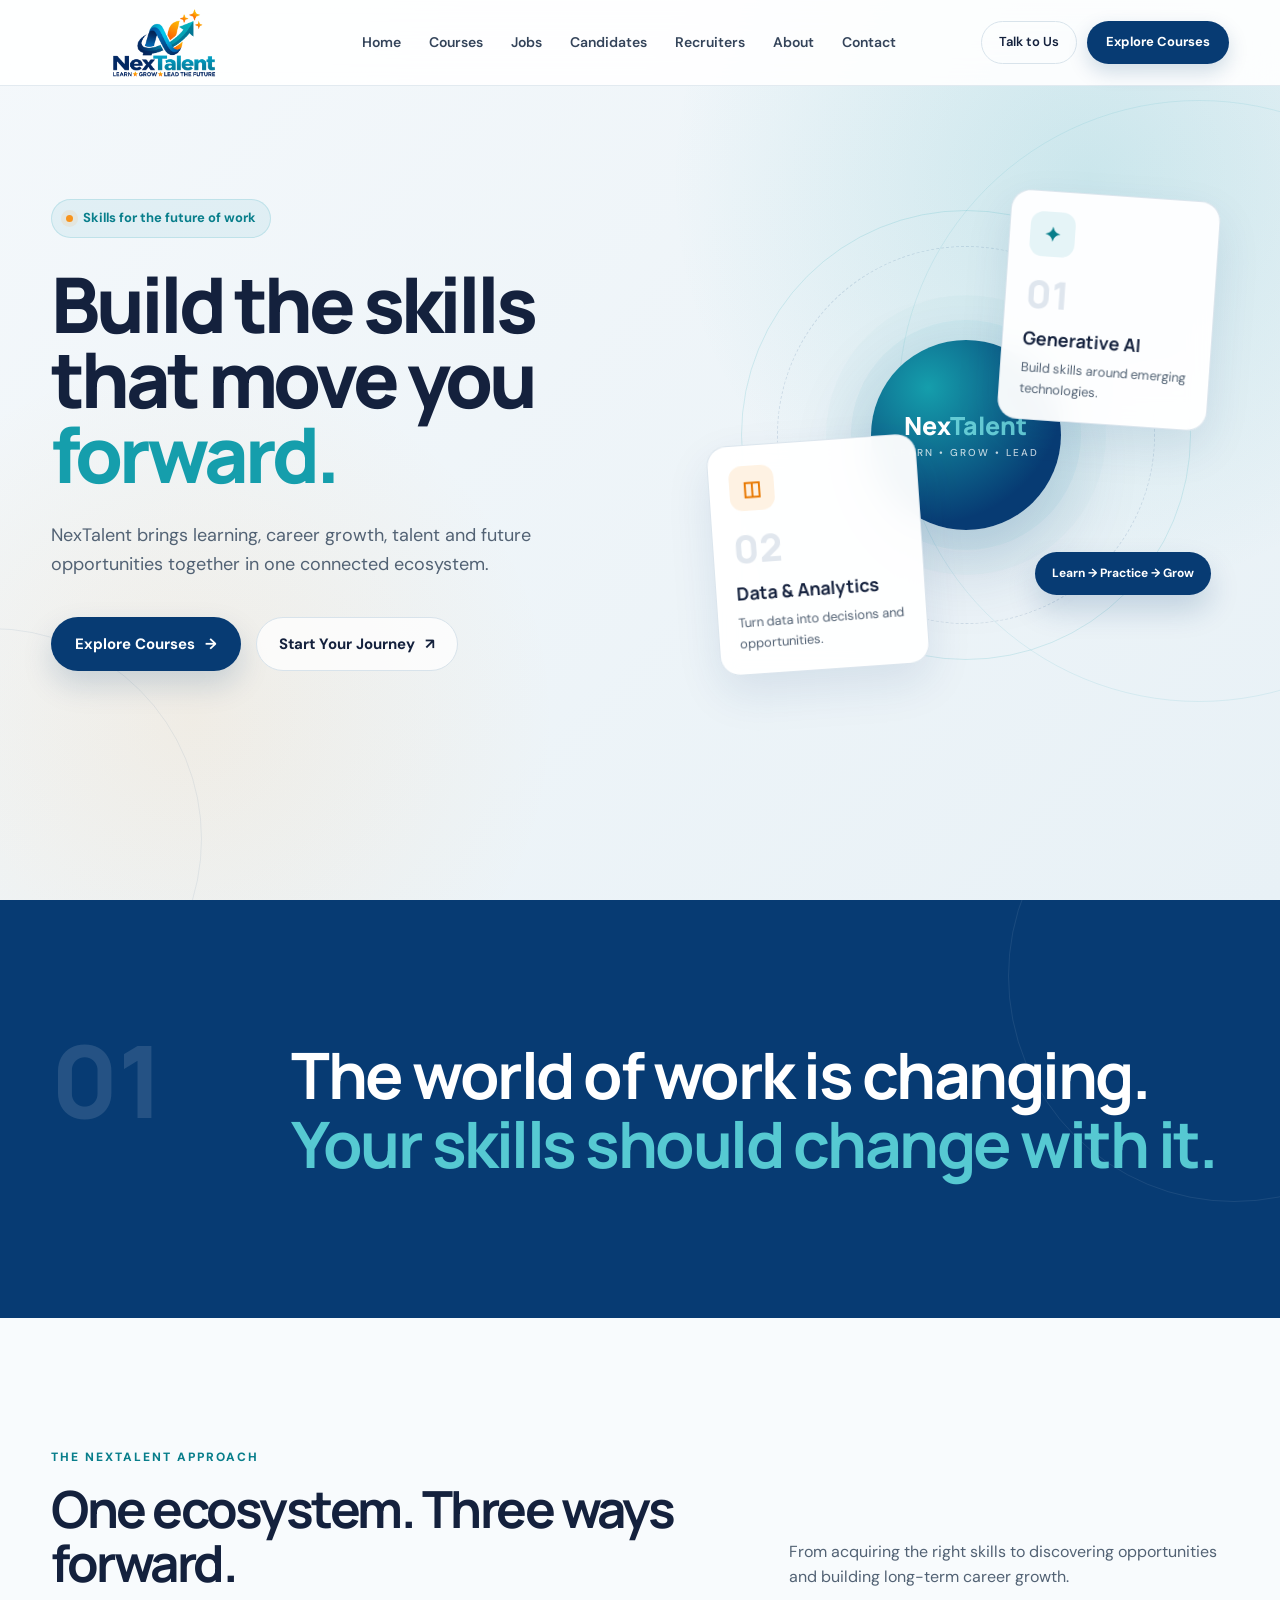
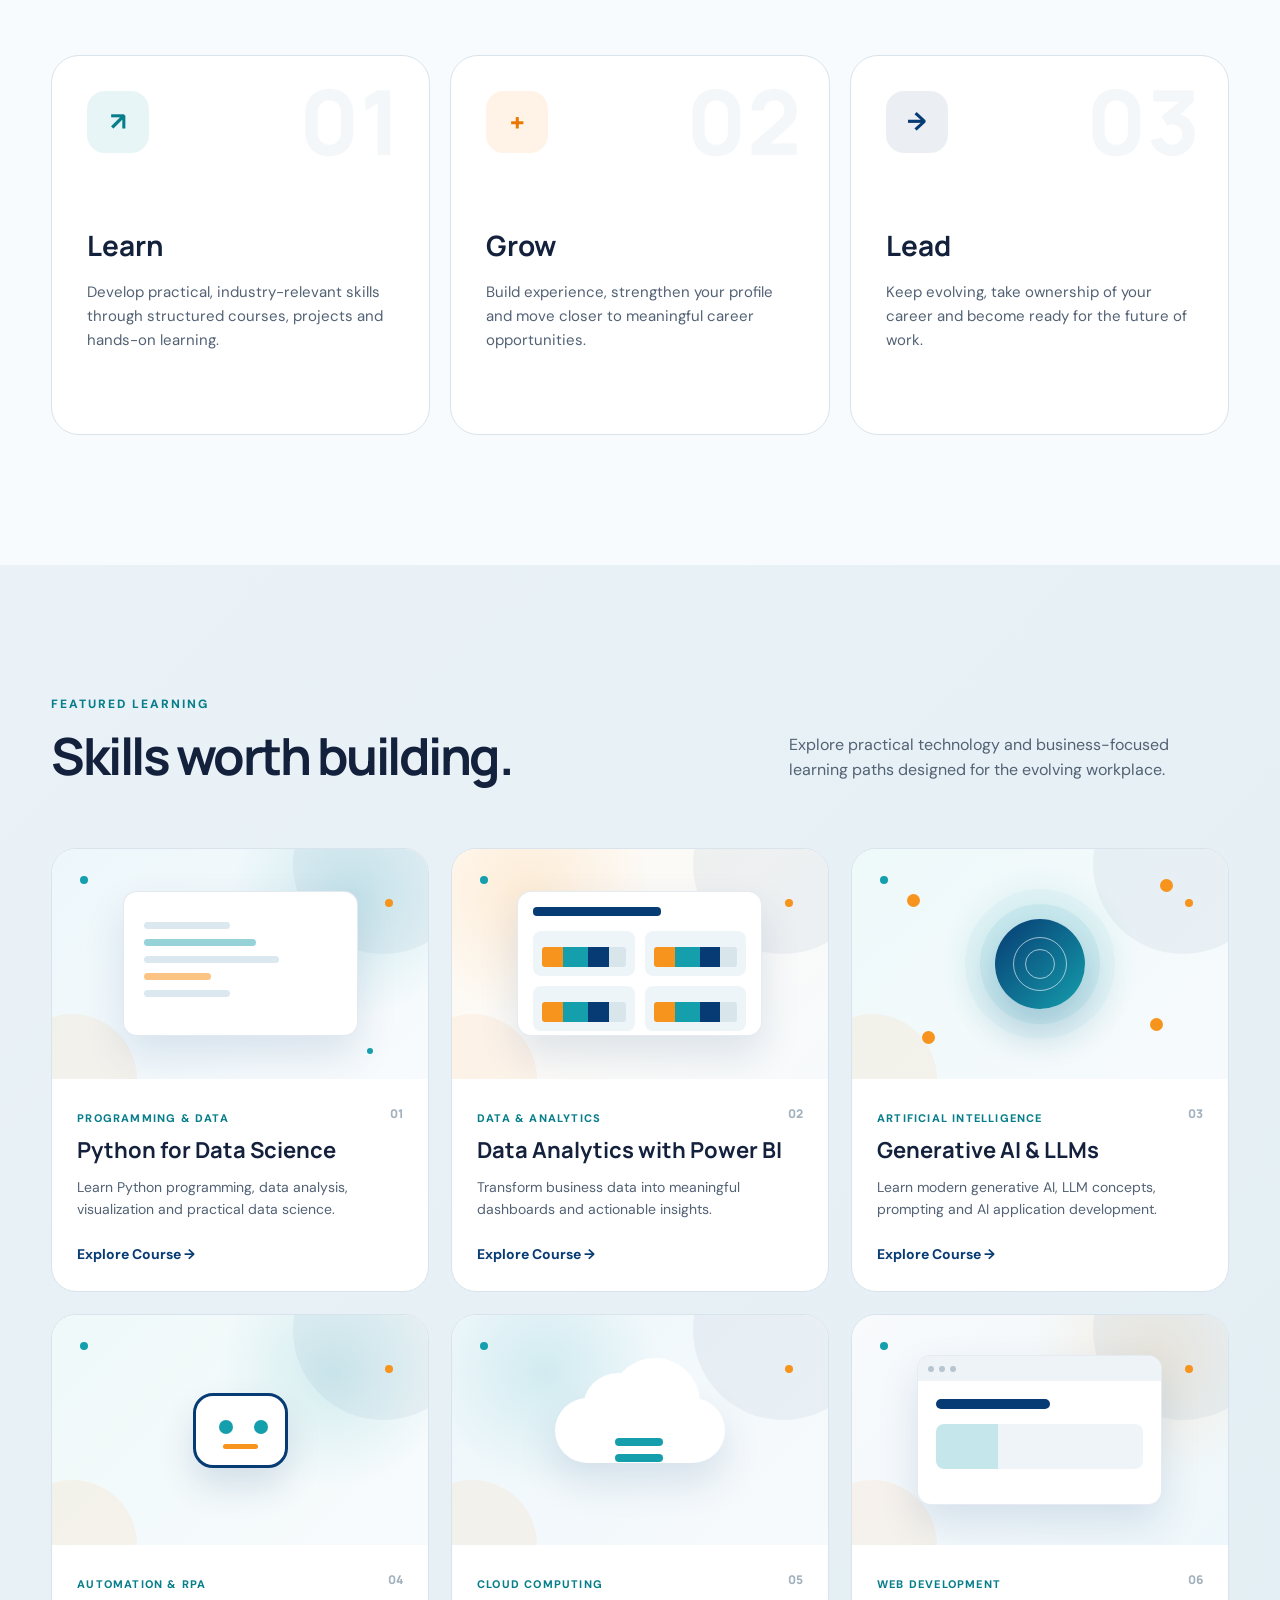
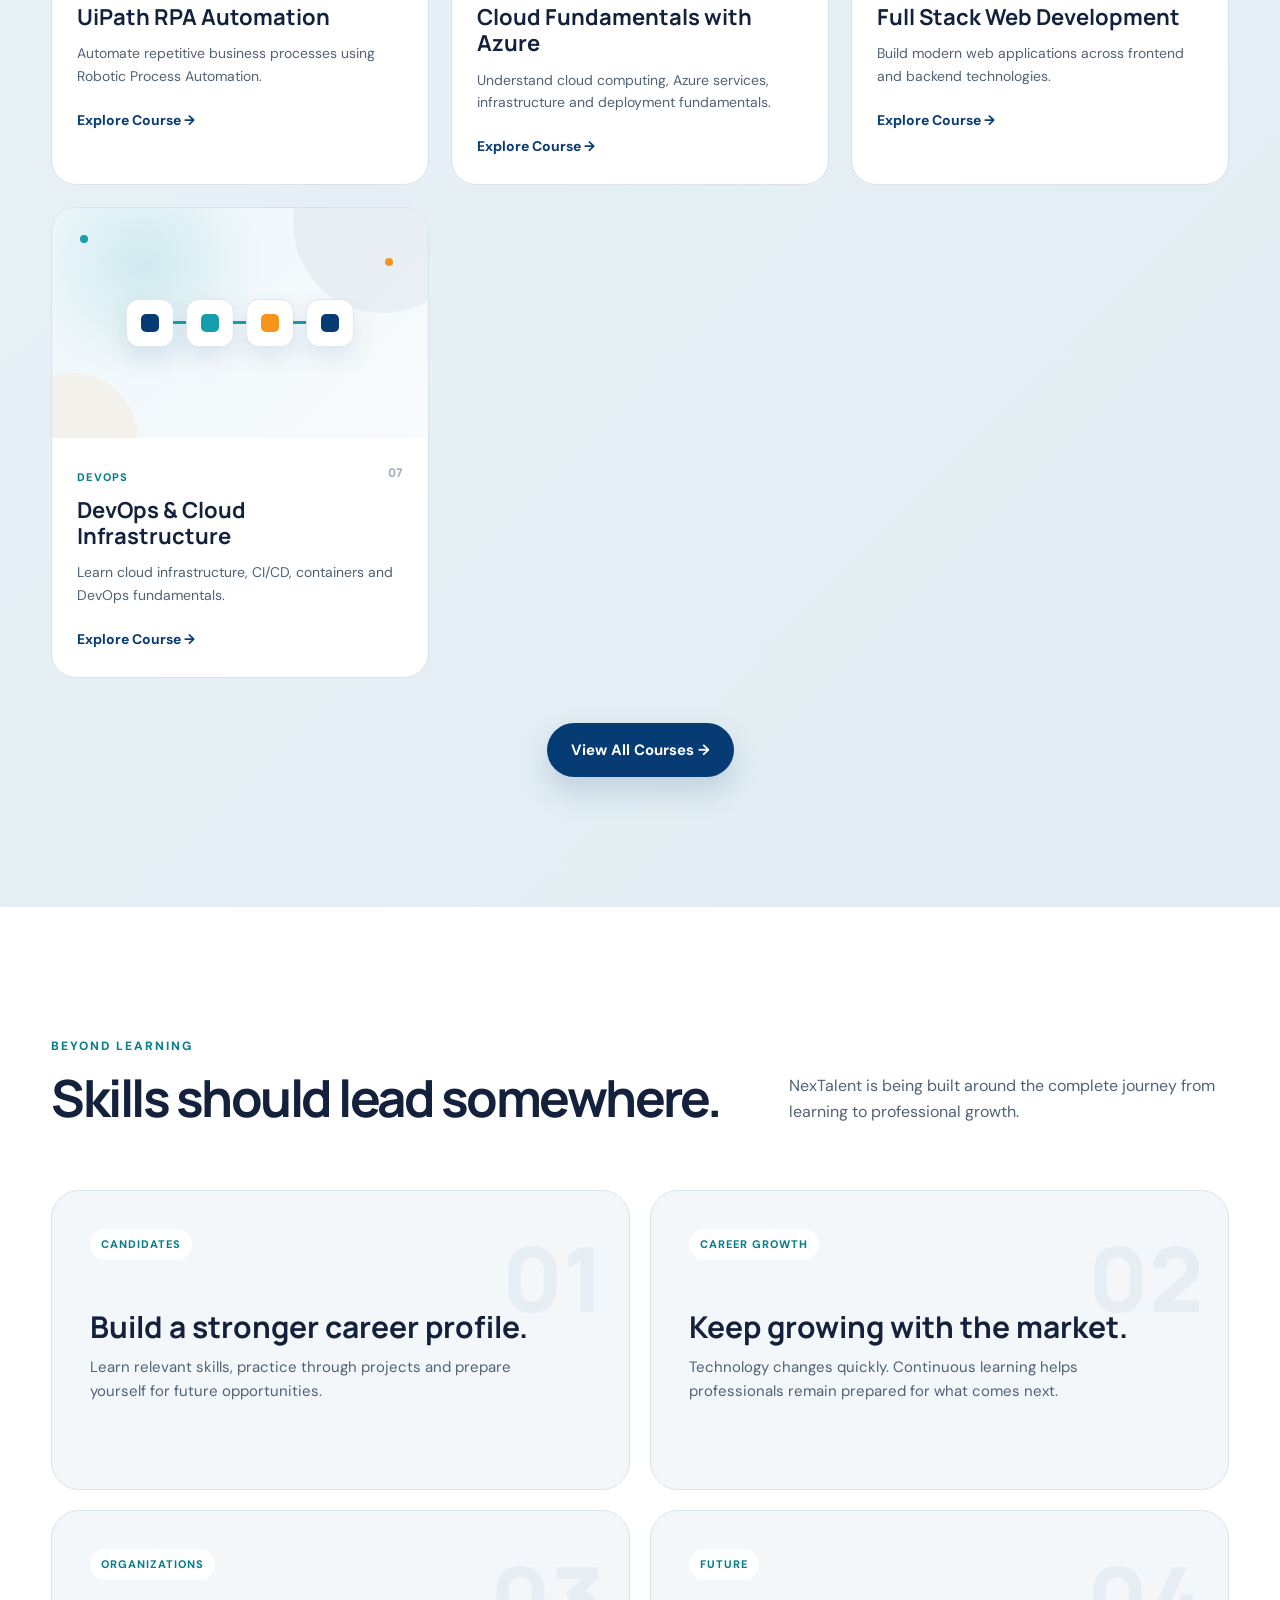
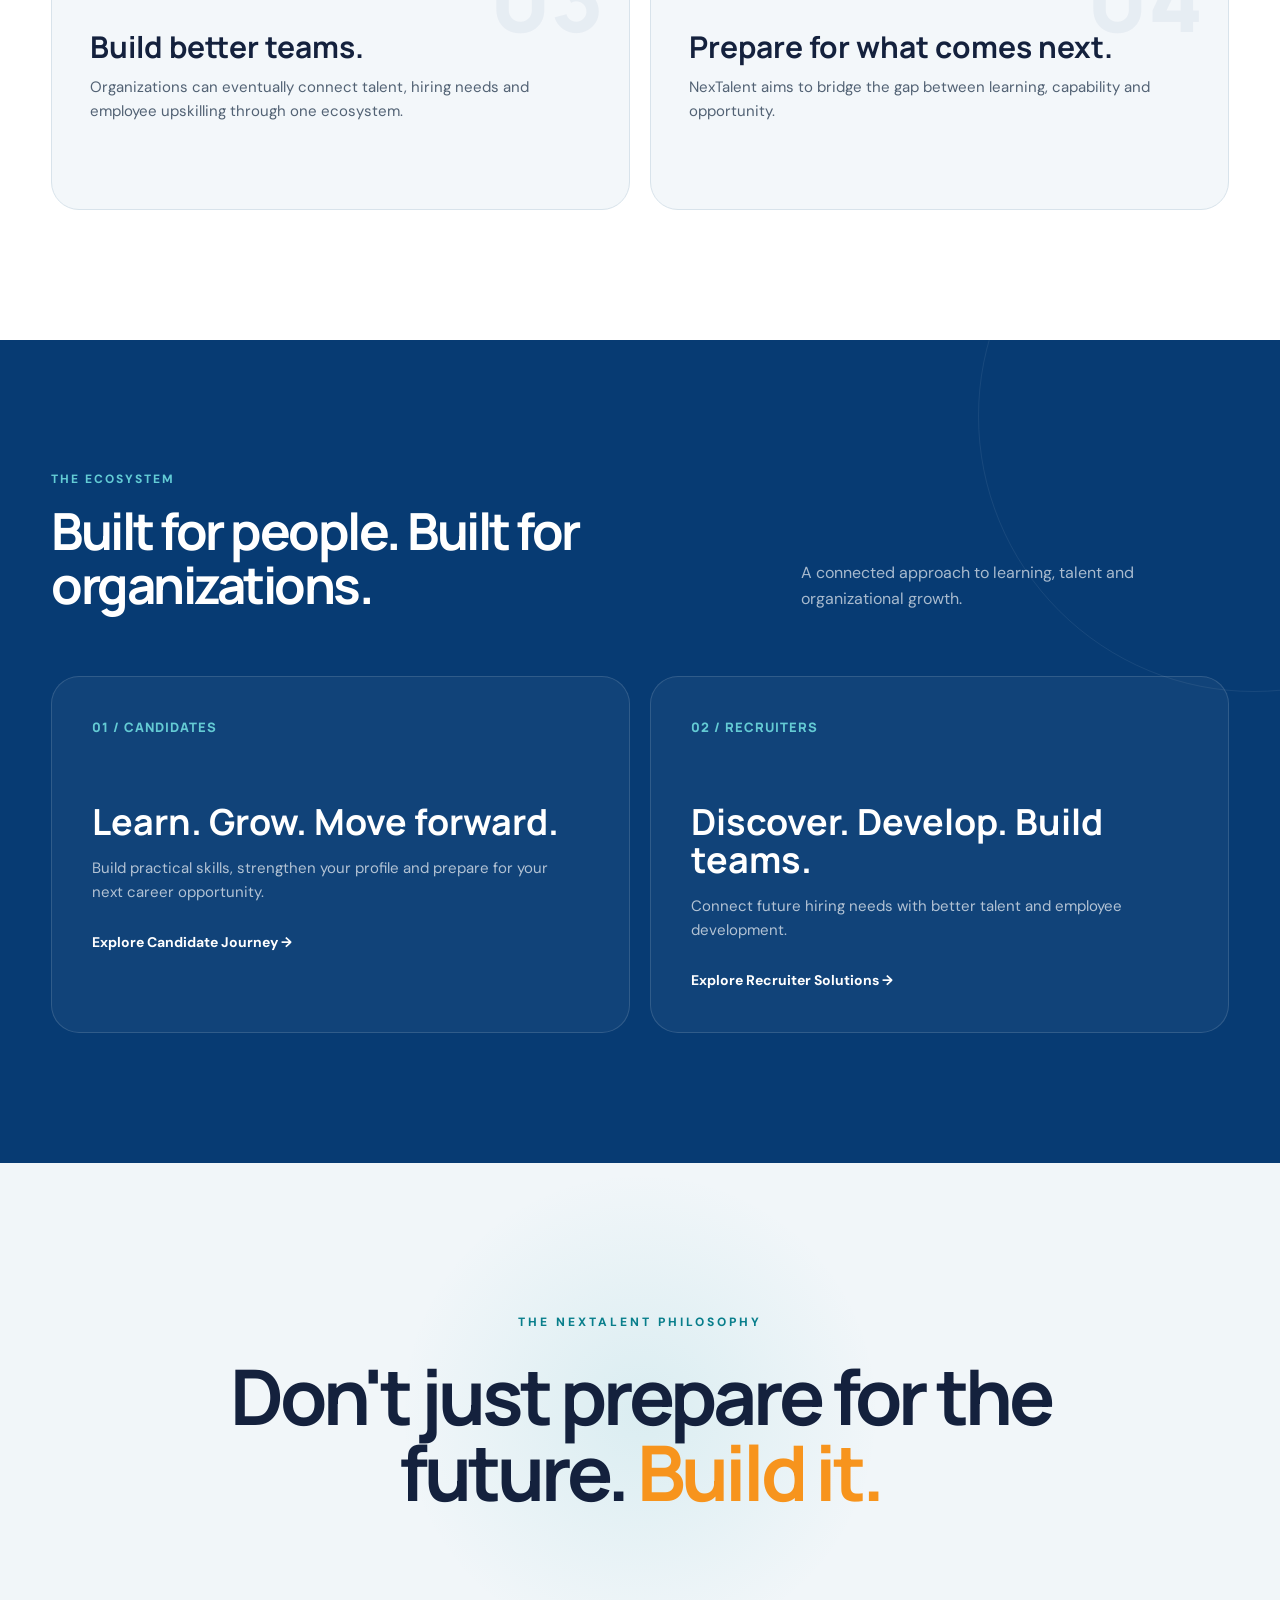
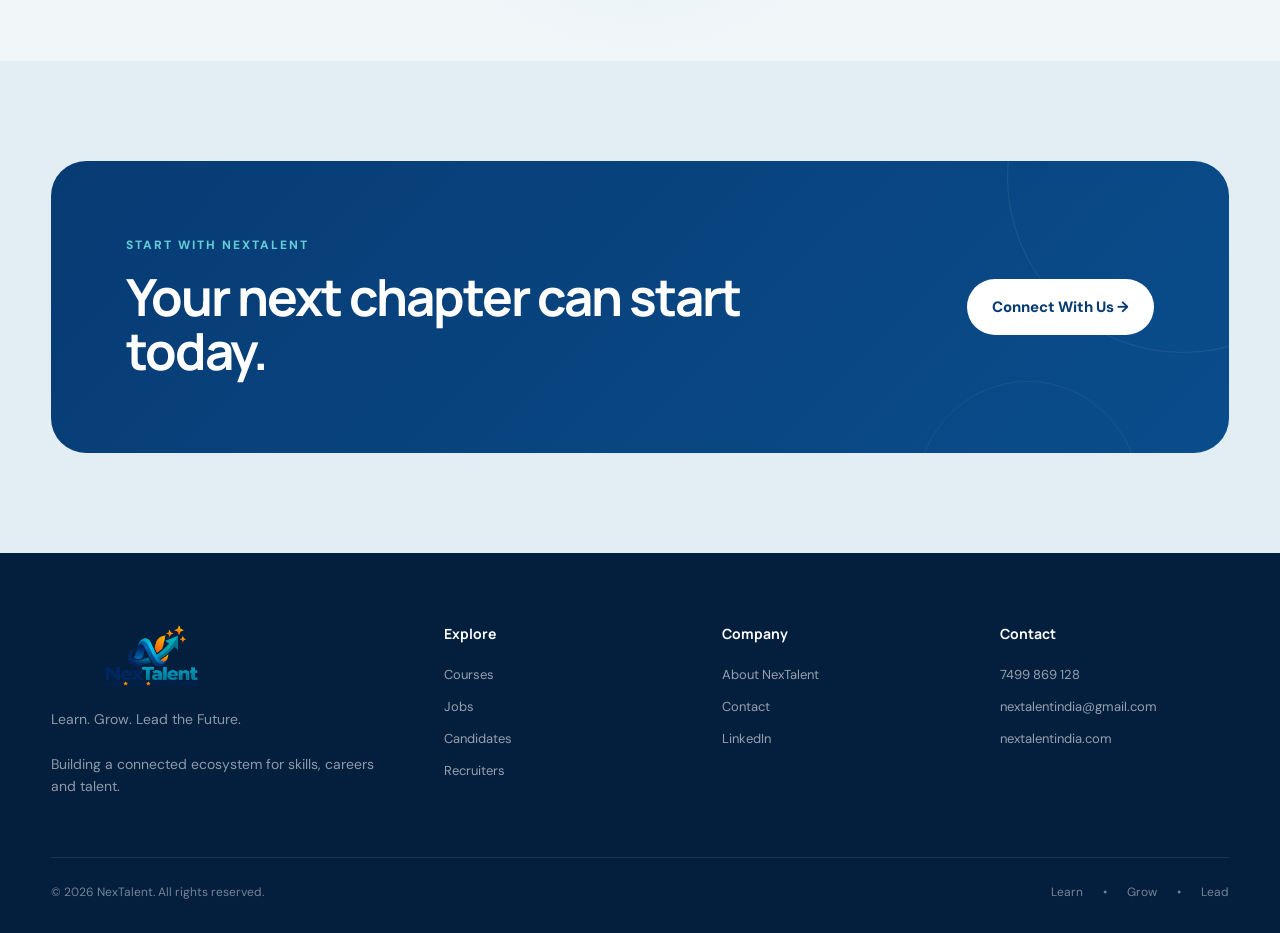
==== index.html @ 0c2d32a9 "Initial NexTalent website" ====
<!DOCTYPE html>
<html lang="en">

<head>

    <meta charset="UTF-8">

    <meta
        name="viewport"
        content="width=device-width, initial-scale=1.0"
    >

    <meta
        name="description"
        content="NexTalent - Learn skills, grow your career and lead the future."
    >

    <title>NexTalent | Learn. Grow. Lead the Future.</title>

    <!-- Google Fonts -->
    <link rel="preconnect" href="https://fonts.googleapis.com">
    <link rel="preconnect" href="https://fonts.gstatic.com" crossorigin>

    <link
        href="https://fonts.googleapis.com/css2?family=DM+Sans:wght@400;500;600;700&family=Manrope:wght@400;500;600;700;800&display=swap"
        rel="stylesheet"
    >

    <!-- Main CSS -->
    <link rel="stylesheet" href="css/style.css">

</head>


<body>


<!-- =========================================================
     NAVBAR
     ========================================================= -->

<header class="navbar" id="navbar">

    <div class="container nav-inner">

        <!-- LOGO -->

        <a href="index.html" class="nav-logo">

            <img
                src="assets/images/logo.png"
                alt="NexTalent"
            >

        </a>


        <!-- DESKTOP NAVIGATION -->

        <nav class="nav-links">

            <a href="index.html">
                Home
            </a>

            <a href="pages/courses.html">
                Courses
            </a>

            <a href="pages/jobs.html">
                Jobs
            </a>

            <a href="pages/candidates.html">
                Candidates
            </a>

            <a href="pages/recruiters.html">
                Recruiters
            </a>

            <a href="pages/about.html">
                About
            </a>

            <a href="pages/contact.html">
                Contact
            </a>

        </nav>


        <!-- NAV ACTIONS -->

        <div class="nav-actions">

            <a
                href="pages/contact.html"
                class="nav-login"
            >
                Talk to Us
            </a>

            <a
                href="pages/courses.html"
                class="nav-cta"
            >
                Explore Courses
            </a>

        </div>


        <!-- MOBILE MENU BUTTON -->

        <button
            class="menu-toggle"
            id="menuToggle"
            aria-label="Open menu"
        >
            ☰
        </button>

    </div>


    <!-- MOBILE NAVIGATION -->

    <div
        class="nav-mobile"
        id="mobileMenu"
    >

        <a href="index.html">
            Home
        </a>

        <a href="pages/courses.html">
            Courses
        </a>

        <a href="pages/jobs.html">
            Jobs
        </a>

        <a href="pages/candidates.html">
            Candidates
        </a>

        <a href="pages/recruiters.html">
            Recruiters
        </a>

        <a href="pages/about.html">
            About
        </a>

        <a href="pages/contact.html">
            Contact
        </a>

    </div>

</header>



<!-- =========================================================
     MAIN
     ========================================================= -->

<main>


<!-- =========================================================
     HERO
     ========================================================= -->

<section class="hero">

    <div class="container hero-grid">


        <!-- HERO TEXT -->

        <div class="hero-content reveal">

            <div class="hero-eyebrow">

                <span></span>

                Skills for the future of work

            </div>


            <h1>

                Build the skills
                <br>

                that move you

                <span class="highlight">
                    forward.
                </span>

            </h1>


            <p class="hero-description">

                NexTalent brings learning, career growth,
                talent and future opportunities together
                in one connected ecosystem.

            </p>


            <div class="hero-buttons">

                <a
                    href="pages/courses.html"
                    class="primary-btn"
                >

                    Explore Courses

                    <span>
                        →
                    </span>

                </a>


                <a
                    href="pages/candidates.html"
                    class="secondary-btn"
                >

                    Start Your Journey

                    <span>
                        ↗
                    </span>

                </a>

            </div>

        </div>



        <!-- HERO VISUAL -->

        <div class="hero-visual reveal">

            <div class="hero-orbit"></div>


            <div class="hero-core">

                <div>

                    Nex<span>Talent</span>

                    <small>
                        LEARN • GROW • LEAD
                    </small>

                </div>

            </div>


            <!-- AI CARD -->

            <div class="hero-card ai-card">

                <div class="hero-card-icon icon-ai">
                    ✦
                </div>

                <div class="hero-card-number">
                    01
                </div>

                <h3>
                    Generative AI
                </h3>

                <p>
                    Build skills around
                    emerging technologies.
                </p>

            </div>


            <!-- DATA CARD -->

            <div class="hero-card data-card">

                <div class="hero-card-icon icon-data">
                    ◫
                </div>

                <div class="hero-card-number">
                    02
                </div>

                <h3>
                    Data & Analytics
                </h3>

                <p>
                    Turn data into decisions
                    and opportunities.
                </p>

            </div>


            <div class="hero-floating">

                Learn → Practice → Grow

            </div>

        </div>

    </div>

</section>



<!-- =========================================================
     INTRO
     ========================================================= -->

<section class="intro">

    <div class="container intro-inner">

        <div class="section-number">
            01
        </div>


        <div>

            <h2>

                The world of work is changing.

                <span>
                    Your skills should change with it.
                </span>

            </h2>

        </div>

    </div>

</section>



<!-- =========================================================
     PILLARS
     ========================================================= -->

<section class="pillars">

    <div class="container">


        <div class="section-heading reveal">

            <div class="section-heading-left">

                <div class="eyebrow">
                    The NexTalent Approach
                </div>

                <h2>
                    One ecosystem.
                    Three ways forward.
                </h2>

            </div>


            <p>

                From acquiring the right skills to
                discovering opportunities and building
                long-term career growth.

            </p>

        </div>



        <div class="pillar-grid">


            <!-- LEARN -->

            <div class="pillar reveal">

                <div class="pillar-number">
                    01
                </div>

                <div class="pillar-icon">
                    ↗
                </div>

                <h3>
                    Learn
                </h3>

                <p>

                    Develop practical, industry-relevant
                    skills through structured courses,
                    projects and hands-on learning.

                </p>

            </div>


            <!-- GROW -->

            <div class="pillar reveal">

                <div class="pillar-number">
                    02
                </div>

                <div class="pillar-icon">
                    +
                </div>

                <h3>
                    Grow
                </h3>

                <p>

                    Build experience, strengthen your
                    profile and move closer to meaningful
                    career opportunities.

                </p>

            </div>


            <!-- LEAD -->

            <div class="pillar reveal">

                <div class="pillar-number">
                    03
                </div>

                <div class="pillar-icon">
                    →
                </div>

                <h3>
                    Lead
                </h3>

                <p>

                    Keep evolving, take ownership of your
                    career and become ready for the future
                    of work.

                </p>

            </div>


        </div>

    </div>

</section>



<!-- =========================================================
     COURSES
     ========================================================= -->

<section class="courses">

    <div class="container">


        <div class="section-heading reveal">

            <div class="section-heading-left">

                <div class="eyebrow">
                    Featured Learning
                </div>

                <h2>
                    Skills worth building.
                </h2>

            </div>


            <p>

                Explore practical technology and
                business-focused learning paths designed
                for the evolving workplace.

            </p>

        </div>



        <div class="course-grid">


            <!-- =================================================
                 COURSE 01 - PYTHON
                 ================================================= -->

            <article class="course-card reveal">

                <div class="course-visual python">

                    <span class="visual-dot one"></span>

                    <span class="visual-dot two"></span>

                    <span class="visual-dot three"></span>


                    <div class="python-window">

                        <div class="code-line short"></div>

                        <div class="code-line teal"></div>

                        <div class="code-line medium"></div>

                        <div class="code-line orange"></div>

                        <div class="code-line short"></div>

                    </div>

                </div>


                <div class="course-content">

                    <span class="course-category">
                        Programming & Data
                    </span>

                    <span class="course-number">
                        01
                    </span>

                    <h3>
                        Python for Data Science
                    </h3>

                    <p>

                        Learn Python programming,
                        data analysis, visualization
                        and practical data science.

                    </p>

                    <a
                        href="pages/course-details.html?course=python"
                        class="course-link"
                    >
                        Explore Course →
                    </a>

                </div>

            </article>



            <!-- =================================================
                 COURSE 02 - POWER BI
                 ================================================= -->

            <article class="course-card reveal">

                <div class="course-visual powerbi">

                    <span class="visual-dot one"></span>

                    <span class="visual-dot two"></span>


                    <div class="dashboard">

                        <div class="dashboard-header"></div>


                        <div class="dashboard-grid">

                            <div class="dashboard-box"></div>

                            <div class="dashboard-box"></div>

                            <div class="dashboard-box"></div>

                            <div class="dashboard-box"></div>

                        </div>

                    </div>

                </div>


                <div class="course-content">

                    <span class="course-category">
                        Data & Analytics
                    </span>

                    <span class="course-number">
                        02
                    </span>

                    <h3>
                        Data Analytics with Power BI
                    </h3>

                    <p>

                        Transform business data into
                        meaningful dashboards and
                        actionable insights.

                    </p>

                    <a
                        href="pages/course-details.html?course=powerbi"
                        class="course-link"
                    >
                        Explore Course →
                    </a>

                </div>

            </article>



            <!-- =================================================
                 COURSE 03 - GENERATIVE AI
                 ================================================= -->

            <article class="course-card reveal">

                <div class="course-visual ai">

                    <span class="visual-dot one"></span>

                    <span class="visual-dot two"></span>


                    <div class="ai-core"></div>


                    <span class="ai-node n1"></span>

                    <span class="ai-node n2"></span>

                    <span class="ai-node n3"></span>

                    <span class="ai-node n4"></span>

                </div>


                <div class="course-content">

                    <span class="course-category">
                        Artificial Intelligence
                    </span>

                    <span class="course-number">
                        03
                    </span>

                    <h3>
                        Generative AI & LLMs
                    </h3>

                    <p>

                        Learn modern generative AI,
                        LLM concepts, prompting and
                        AI application development.

                    </p>

                    <a
                        href="pages/course-details.html?course=generative-ai"
                        class="course-link"
                    >
                        Explore Course →
                    </a>

                </div>

            </article>



            <!-- =================================================
                 COURSE 04 - UIPATH
                 ================================================= -->

            <article class="course-card reveal">

                <div class="course-visual uipath">

                    <span class="visual-dot one"></span>

                    <span class="visual-dot two"></span>


                    <div class="robot"></div>

                </div>


                <div class="course-content">

                    <span class="course-category">
                        Automation & RPA
                    </span>

                    <span class="course-number">
                        04
                    </span>

                    <h3>
                        UiPath RPA Automation
                    </h3>

                    <p>

                        Automate repetitive business
                        processes using Robotic Process
                        Automation.

                    </p>

                    <a
                        href="pages/course-details.html?course=uipath"
                        class="course-link"
                    >
                        Explore Course →
                    </a>

                </div>

            </article>



            <!-- =================================================
                 COURSE 05 - AZURE
                 ================================================= -->

            <article class="course-card reveal">

                <div class="course-visual azure">

                    <span class="visual-dot one"></span>

                    <span class="visual-dot two"></span>


                    <div class="cloud">

                        <div class="server s1"></div>

                        <div class="server s2"></div>

                    </div>

                </div>


                <div class="course-content">

                    <span class="course-category">
                        Cloud Computing
                    </span>

                    <span class="course-number">
                        05
                    </span>

                    <h3>
                        Cloud Fundamentals with Azure
                    </h3>

                    <p>

                        Understand cloud computing,
                        Azure services, infrastructure
                        and deployment fundamentals.

                    </p>

                    <a
                        href="pages/course-details.html?course=azure"
                        class="course-link"
                    >
                        Explore Course →
                    </a>

                </div>

            </article>



            <!-- =================================================
                 COURSE 06 - FULL STACK
                 ================================================= -->

            <article class="course-card reveal">

                <div class="course-visual fullstack">

                    <span class="visual-dot one"></span>

                    <span class="visual-dot two"></span>


                    <div class="browser">

                        <div class="browser-top">

                            <span></span>

                            <span></span>

                            <span></span>

                        </div>


                        <div class="browser-content">

                            <div class="browser-title"></div>

                            <div class="browser-card"></div>

                        </div>

                    </div>

                </div>


                <div class="course-content">

                    <span class="course-category">
                        Web Development
                    </span>

                    <span class="course-number">
                        06
                    </span>

                    <h3>
                        Full Stack Web Development
                    </h3>

                    <p>

                        Build modern web applications
                        across frontend and backend
                        technologies.

                    </p>

                    <a
                        href="pages/course-details.html?course=full-stack"
                        class="course-link"
                    >
                        Explore Course →
                    </a>

                </div>

            </article>



            <!-- =================================================
                 COURSE 07 - DEVOPS
                 ================================================= -->

            <article class="course-card reveal">

                <div class="course-visual devops">

                    <span class="visual-dot one"></span>

                    <span class="visual-dot two"></span>


                    <div class="pipeline">

                        <div class="pipeline-node">
                            <span></span>
                        </div>

                        <div class="pipeline-node">
                            <span></span>
                        </div>

                        <div class="pipeline-node">
                            <span></span>
                        </div>

                        <div class="pipeline-node">
                            <span></span>
                        </div>

                    </div>

                </div>


                <div class="course-content">

                    <span class="course-category">
                        DevOps
                    </span>

                    <span class="course-number">
                        07
                    </span>

                    <h3>
                        DevOps & Cloud Infrastructure
                    </h3>

                    <p>

                        Learn cloud infrastructure,
                        CI/CD, containers and DevOps
                        fundamentals.

                    </p>

                    <a
                        href="pages/course-details.html?course=devops"
                        class="course-link"
                    >
                        Explore Course →
                    </a>

                </div>

            </article>


        </div>



        <div class="courses-bottom reveal">

            <a
                href="pages/courses.html"
                class="primary-btn"
            >
                View All Courses →
            </a>

        </div>

    </div>

</section>



<!-- =========================================================
     OPPORTUNITIES
     ========================================================= -->

<section class="opportunities">

    <div class="container">


        <div class="section-heading reveal">

            <div class="section-heading-left">

                <div class="eyebrow">
                    Beyond Learning
                </div>

                <h2>
                    Skills should lead somewhere.
                </h2>

            </div>


            <p>

                NexTalent is being built around the
                complete journey from learning to
                professional growth.

            </p>

        </div>



        <div class="opportunity-grid">


            <div class="opportunity reveal">

                <div class="opportunity-number">
                    01
                </div>

                <span class="opportunity-tag">
                    Candidates
                </span>

                <h3>
                    Build a stronger career profile.
                </h3>

                <p>

                    Learn relevant skills, practice through
                    projects and prepare yourself for future
                    opportunities.

                </p>

            </div>



            <div class="opportunity reveal">

                <div class="opportunity-number">
                    02
                </div>

                <span class="opportunity-tag">
                    Career Growth
                </span>

                <h3>
                    Keep growing with the market.
                </h3>

                <p>

                    Technology changes quickly. Continuous
                    learning helps professionals remain
                    prepared for what comes next.

                </p>

            </div>



            <div class="opportunity reveal">

                <div class="opportunity-number">
                    03
                </div>

                <span class="opportunity-tag">
                    Organizations
                </span>

                <h3>
                    Build better teams.
                </h3>

                <p>

                    Organizations can eventually connect
                    talent, hiring needs and employee
                    upskilling through one ecosystem.

                </p>

            </div>



            <div class="opportunity reveal">

                <div class="opportunity-number">
                    04
                </div>

                <span class="opportunity-tag">
                    Future
                </span>

                <h3>
                    Prepare for what comes next.
                </h3>

                <p>

                    NexTalent aims to bridge the gap
                    between learning, capability and
                    opportunity.

                </p>

            </div>


        </div>

    </div>

</section>



<!-- =========================================================
     ECOSYSTEM
     ========================================================= -->

<section class="ecosystem">

    <div class="container">


        <div class="section-heading reveal">

            <div class="section-heading-left">

                <div class="eyebrow ecosystem-eyebrow">
                    The Ecosystem
                </div>

                <h2>
                    Built for people.
                    Built for organizations.
                </h2>

            </div>


            <p class="ecosystem-description">

                A connected approach to learning,
                talent and organizational growth.

            </p>

        </div>



        <div class="ecosystem-grid">


            <!-- CANDIDATES -->

            <div class="ecosystem-card reveal">

                <div class="ecosystem-card-number">
                    01 / CANDIDATES
                </div>

                <h3>

                    Learn.
                    Grow.
                    Move forward.

                </h3>

                <p>

                    Build practical skills, strengthen
                    your profile and prepare for your
                    next career opportunity.

                </p>

                <a
                    href="pages/candidates.html"
                    class="light-link"
                >
                    Explore Candidate Journey →
                </a>

            </div>



            <!-- RECRUITERS -->

            <div class="ecosystem-card reveal">

                <div class="ecosystem-card-number">
                    02 / RECRUITERS
                </div>

                <h3>

                    Discover.
                    Develop.
                    Build teams.

                </h3>

                <p>

                    Connect future hiring needs with
                    better talent and employee development.

                </p>

                <a
                    href="pages/recruiters.html"
                    class="light-link"
                >
                    Explore Recruiter Solutions →
                </a>

            </div>


        </div>

    </div>

</section>



<!-- =========================================================
     BRAND STATEMENT
     ========================================================= -->

<section class="statement">

    <div class="container reveal">

        <p>
            The NexTalent Philosophy
        </p>

        <h2>

            Don't just prepare
            for the future.

            <span>
                Build it.
            </span>

        </h2>

    </div>

</section>



<!-- =========================================================
     CTA
     ========================================================= -->

<section class="cta">

    <div class="container">

        <div class="cta-box reveal">

            <div class="cta-content">

                <p>
                    Start with NexTalent
                </p>

                <h2>
                    Your next chapter
                    can start today.
                </h2>

            </div>


            <a
                href="pages/contact.html"
                class="cta-button"
            >
                Connect With Us →
            </a>

        </div>

    </div>

</section>


</main>



<!-- =========================================================
     FOOTER
     ========================================================= -->

<footer>

    <div class="container">

        <div class="footer-grid">


            <!-- BRAND -->

            <div class="footer-brand">

                <div class="footer-logo">

                    <img
                        src="assets/images/logo.png"
                        alt="NexTalent"
                    >

                </div>


                <p>

                    Learn. Grow. Lead the Future.

                    <br><br>

                    Building a connected ecosystem
                    for skills, careers and talent.

                </p>

            </div>



            <!-- EXPLORE -->

            <div class="footer-column">

                <h4>
                    Explore
                </h4>

                <a href="pages/courses.html">
                    Courses
                </a>

                <a href="pages/jobs.html">
                    Jobs
                </a>

                <a href="pages/candidates.html">
                    Candidates
                </a>

                <a href="pages/recruiters.html">
                    Recruiters
                </a>

            </div>



            <!-- COMPANY -->

            <div class="footer-column">

                <h4>
                    Company
                </h4>

                <a href="pages/about.html">
                    About NexTalent
                </a>

                <a href="pages/contact.html">
                    Contact
                </a>

                <a
                    href="https://www.linkedin.com/in/nex-talent-2652a8435"
                    target="_blank"
                    rel="noopener"
                >
                    LinkedIn
                </a>

            </div>



            <!-- CONTACT -->

            <div class="footer-column">

                <h4>
                    Contact
                </h4>

                <a href="tel:7499869128">
                    7499 869 128
                </a>

                <a href="mailto:nextalentindia@gmail.com">
                    nextalentindia@gmail.com
                </a>

                <a href="https://nextalentindia.com">
                    nextalentindia.com
                </a>

            </div>


        </div>



        <div class="footer-bottom">

            <span>
                © 2026 NexTalent. All rights reserved.
            </span>


            <div class="footer-bottom-links">

                <span>Learn</span>

                <span>•</span>

                <span>Grow</span>

                <span>•</span>

                <span>Lead</span>

            </div>

        </div>

    </div>

</footer>



<!-- =========================================================
     JAVASCRIPT
     ========================================================= -->

<script>

    /* =====================================================
       NAVBAR
       ===================================================== */

    const navbar =
        document.getElementById("navbar");


    window.addEventListener("scroll", function () {

        if (window.scrollY > 40) {

            navbar.classList.add("scrolled");

        } else {

            navbar.classList.remove("scrolled");

        }

    });



    /* =====================================================
       MOBILE MENU
       ===================================================== */

    const menuToggle =
        document.getElementById("menuToggle");

    const mobileMenu =
        document.getElementById("mobileMenu");


    menuToggle.addEventListener("click", function () {

        mobileMenu.classList.toggle("open");

    });


    document
        .querySelectorAll(".nav-mobile a")
        .forEach(function (link) {

            link.addEventListener("click", function () {

                mobileMenu.classList.remove("open");

            });

        });



    /* =====================================================
       SCROLL REVEAL
       ===================================================== */

    const revealElements =
        document.querySelectorAll(".reveal");


    const revealObserver =
        new IntersectionObserver(

            function (entries) {

                entries.forEach(function (entry) {

                    if (entry.isIntersecting) {

                        entry.target.classList.add("active");

                        revealObserver.unobserve(
                            entry.target
                        );

                    }

                });

            },

            {
                threshold: 0.12
            }

        );


    revealElements.forEach(function (element) {

        revealObserver.observe(element);

    });



    /* =====================================================
       CLOSE MOBILE MENU ON RESIZE
       ===================================================== */

    window.addEventListener("resize", function () {

        if (window.innerWidth > 800) {

            mobileMenu.classList.remove("open");

        }

    });

</script>


</body>

</html>
---- css/style.css ----
/* =========================================================
   NEX TALENT
   PREMIUM WEBSITE STYLE
   ========================================================= */


/* =========================================================
   VARIABLES
   ========================================================= */

:root {

    --navy: #073b73;
    --navy-dark: #052b55;

    --blue: #0a4d8c;

    --teal: #159eac;
    --teal-dark: #087e8b;

    --orange: #f7941d;
    --orange-dark: #e87800;

    --white: #ffffff;

    /* richer blue-grey backgrounds */
    --background: #eef4f8;
    --background-dark: #e3edf4;

    --text: #14213d;
    --text-light: #526274;

    --border: #d8e3eb;

    --shadow-sm:
        0 8px 25px rgba(7,59,115,.06);

    --shadow-md:
        0 18px 45px rgba(7,59,115,.10);

    --shadow-lg:
        0 30px 80px rgba(7,59,115,.15);

    --radius-sm: 12px;
    --radius-md: 20px;
    --radius-lg: 30px;

    --max-width: 1280px;

}


/* =========================================================
   RESET
   ========================================================= */

* {

    margin: 0;
    padding: 0;

    box-sizing: border-box;

}


html {

    scroll-behavior: smooth;

}


body {

    font-family:
        "DM Sans",
        sans-serif;

    color: var(--text);

    background: var(--white);

    line-height: 1.6;

    overflow-x: hidden;

}


a {

    text-decoration: none;

    color: inherit;

}


button {

    font-family: inherit;

}


img {

    max-width: 100%;

    display: block;

}


.container {

    width: min(
        92%,
        var(--max-width)
    );

    margin: auto;

}


/* =========================================================
   NAVBAR
   ========================================================= */

.navbar {

    position: fixed;

    top: 0;
    left: 0;

    width: 100%;

    height: 86px;

    z-index: 1000;

    background:
        rgba(255,255,255,.90);

    backdrop-filter:
        blur(18px);

    -webkit-backdrop-filter:
        blur(18px);

    border-bottom:
        1px solid
        rgba(216,227,235,.75);

    transition:
        height .3s ease,
        background .3s ease,
        box-shadow .3s ease;

}


.navbar.scrolled {

    height: 72px;

    background:
        rgba(255,255,255,.97);

    box-shadow:
        0 8px 30px
        rgba(7,59,115,.08);

}


.nav-inner {

    height: 100%;

    display: flex;

    align-items: center;

    justify-content: space-between;

    gap: 25px;

}


/* LOGO */

.nav-logo {

    width: 225px;

    height: 72px;

    display: flex;

    align-items: center;

    flex: 0 0 auto;

}


.nav-logo img {

    width: 100%;

    height: 100%;

    object-fit: contain;

}


/* DESKTOP LINKS */

.nav-links {

    display: flex;

    align-items: center;

    justify-content: center;

    gap: 28px;

    flex-wrap: nowrap;

    white-space: nowrap;

}


.nav-links a {

    position: relative;

    font-size: 14px;

    font-weight: 600;

    color: #34445a;

    transition:
        color .25s ease;

}


.nav-links a::after {

    content: "";

    position: absolute;

    left: 0;

    bottom: -7px;

    width: 0;

    height: 2px;

    border-radius: 10px;

    background:
        var(--teal);

    transition:
        width .25s ease;

}


.nav-links a:hover {

    color: var(--navy);

}


.nav-links a:hover::after {

    width: 100%;

}


/* NAV ACTIONS */

.nav-actions {

    display: flex;

    align-items: center;

    gap: 10px;

    white-space: nowrap;

    flex: 0 0 auto;

}


.nav-login {

    padding:
        10px 17px;

    border:
        1px solid
        var(--border);

    border-radius:
        50px;

    font-size: 13px;

    font-weight: 600;

    transition: .25s ease;

}


.nav-login:hover {

    border-color:
        var(--teal);

    color:
        var(--teal-dark);

}


.nav-cta {

    padding:
        11px 19px;

    border-radius:
        50px;

    background:
        var(--navy);

    color:
        white;

    font-size: 13px;

    font-weight: 700;

    box-shadow:
        0 8px 20px
        rgba(7,59,115,.18);

    transition: .25s ease;

}


.nav-cta:hover {

    background:
        var(--teal-dark);

    transform:
        translateY(-2px);

}


/* MOBILE BUTTON */

.menu-toggle {

    display: none;

    border: 0;

    background: transparent;

    color: var(--navy);

    font-size: 27px;

    cursor: pointer;

}


/* IMPORTANT:
   Hide mobile navigation on desktop */

.nav-mobile {

    display: none;

}


/* =========================================================
   HERO
   ========================================================= */

.hero {

    min-height: 100vh;

    padding-top: 150px;

    padding-bottom: 100px;

    position: relative;

    overflow: hidden;

    background:

        radial-gradient(
            circle at 85% 20%,
            rgba(21,158,172,.16),
            transparent 32%
        ),

        radial-gradient(
            circle at 15% 80%,
            rgba(247,148,29,.09),
            transparent 28%
        ),

        linear-gradient(
            135deg,
            #f4f8fb 0%,
            #e8f1f6 100%
        );

}


.hero::before {

    content: "";

    position: absolute;

    width: 600px;
    height: 600px;

    border:
        1px solid
        rgba(21,158,172,.10);

    border-radius: 50%;

    right: -220px;
    top: 100px;

}


.hero::after {

    content: "";

    position: absolute;

    width: 420px;
    height: 420px;

    border:
        1px solid
        rgba(7,59,115,.07);

    border-radius: 50%;

    left: -220px;
    bottom: -150px;

}


.hero-grid {

    position: relative;

    z-index: 2;

    display: grid;

    grid-template-columns:
        1.05fr
        .95fr;

    gap: 70px;

    align-items: center;

}


.hero-content {

    max-width: 720px;

}


.hero-eyebrow {

    display: inline-flex;

    align-items: center;

    gap: 10px;

    padding:
        8px 14px;

    background:
        rgba(21,158,172,.08);

    border:
        1px solid
        rgba(21,158,172,.16);

    color:
        var(--teal-dark);

    border-radius:
        50px;

    font-size: 13px;

    font-weight: 700;

    margin-bottom: 28px;

}


.hero-eyebrow span {

    width: 7px;
    height: 7px;

    border-radius: 50%;

    background:
        var(--orange);

    box-shadow:
        0 0 0 5px
        rgba(247,148,29,.10);

}


.hero h1 {

    font-family:
        "Manrope",
        sans-serif;

    font-size:
        clamp(
            52px,
            6vw,
            86px
        );

    line-height: .98;

    letter-spacing: -4px;

    font-weight: 800;

    margin-bottom: 30px;

}


.hero h1 .highlight {

    color:
        var(--teal);

}


.hero-description {

    max-width: 610px;

    font-size: 18px;

    color:
        var(--text-light);

    margin-bottom: 38px;

}


.hero-buttons {

    display: flex;

    align-items: center;

    gap: 15px;

    flex-wrap: wrap;

}


/* BUTTONS */

.primary-btn {

    display: inline-flex;

    align-items: center;

    justify-content: center;

    gap: 10px;

    padding:
        15px 24px;

    background:
        var(--navy);

    color: white;

    border-radius:
        50px;

    font-size: 15px;

    font-weight: 700;

    box-shadow:
        0 14px 30px
        rgba(7,59,115,.17);

    transition: .25s ease;

}


.primary-btn:hover {

    background:
        var(--teal-dark);

    transform:
        translateY(-3px);

}


.secondary-btn {

    display: inline-flex;

    align-items: center;

    justify-content: center;

    gap: 10px;

    padding:
        14px 22px;

    border:
        1px solid
        var(--border);

    background:
        rgba(255,255,255,.75);

    border-radius:
        50px;

    font-size: 15px;

    font-weight: 700;

    transition: .25s ease;

}


.secondary-btn:hover {

    border-color:
        var(--teal);

    color:
        var(--teal-dark);

    transform:
        translateY(-3px);

}


/* =========================================================
   HERO VISUAL
   ========================================================= */

.hero-visual {

    position: relative;

    min-height: 570px;

}


.hero-orbit {

    position: absolute;

    width: 450px;
    height: 450px;

    border-radius: 50%;

    border:
        1px solid
        rgba(21,158,172,.15);

    left: 50%;
    top: 50%;

    transform:
        translate(-50%,-50%);

}


.hero-orbit::before {

    content: "";

    position: absolute;

    inset: 35px;

    border:
        1px dashed
        rgba(7,59,115,.13);

    border-radius: 50%;

}


.hero-core {

    position: absolute;

    width: 190px;
    height: 190px;

    left: 50%;
    top: 50%;

    transform:
        translate(-50%,-50%);

    border-radius: 50%;

    background:
        radial-gradient(
            circle at 30% 25%,
            var(--teal),
            var(--navy) 70%
        );

    box-shadow:

        0 30px 80px
        rgba(7,59,115,.23),

        0 0 0 20px
        rgba(21,158,172,.05),

        0 0 0 45px
        rgba(21,158,172,.025);

    display: flex;

    align-items: center;

    justify-content: center;

    color: white;

    font-family:
        "Manrope",
        sans-serif;

    font-size: 25px;

    font-weight: 800;

    text-align: center;

    line-height: 1.1;

}


.hero-core > div > span {

    color:
        #64ccd5;

}


.hero-core small {

    display: block;

    font-family:
        "DM Sans",
        sans-serif;

    font-size: 10px;

    letter-spacing: 2px;

    font-weight: 500;

    opacity: .75;

    margin-top: 8px;

}


.hero-card {

    position: absolute;

    width: 210px;

    background:
        rgba(255,255,255,.95);

    backdrop-filter:
        blur(15px);

    border:
        1px solid
        rgba(216,227,235,.9);

    border-radius:
        20px;

    padding:
        20px;

    box-shadow:
        var(--shadow-md);

    transition:
        .35s ease;

}


.hero-card:hover {

    transform:
        translateY(-7px)
        rotate(0deg) !important;

    box-shadow:
        var(--shadow-lg);

}


.hero-card.ai-card {

    top: 45px;

    right: 15px;

    transform:
        rotate(4deg);

}


.hero-card.data-card {

    bottom: 50px;

    left: 10px;

    transform:
        rotate(-4deg);

}


.hero-card-number {

    font-family:
        "Manrope",
        sans-serif;

    font-size: 38px;

    line-height: 1;

    font-weight: 800;

    color:
        rgba(7,59,115,.12);

    margin-bottom: 12px;

}


.hero-card h3 {

    font-family:
        "Manrope",
        sans-serif;

    font-size: 18px;

    margin-bottom: 5px;

}


.hero-card p {

    color:
        var(--text-light);

    font-size: 13px;

}


.hero-card-icon {

    width: 45px;
    height: 45px;

    border-radius: 13px;

    display: flex;

    align-items: center;

    justify-content: center;

    margin-bottom: 18px;

    font-size: 20px;

    font-weight: 800;

}


.icon-ai {

    background:
        rgba(21,158,172,.10);

    color:
        var(--teal-dark);

}


.icon-data {

    background:
        rgba(247,148,29,.12);

    color:
        var(--orange-dark);

}


.hero-floating {

    position: absolute;

    right: 18px;

    bottom: 125px;

    padding:
        12px 17px;

    background:
        var(--navy);

    color: white;

    border-radius:
        50px;

    font-size: 12px;

    font-weight: 700;

    box-shadow:
        0 15px 30px
        rgba(7,59,115,.18);

    animation:
        float 4s
        ease-in-out
        infinite;

}


@keyframes float {

    0%,100% {
        transform: translateY(0);
    }

    50% {
        transform: translateY(-10px);
    }

}


/* =========================================================
   INTRO
   ========================================================= */

.intro {

    padding:
        140px 0;

    background:
        var(--navy);

    color:
        white;

    position:
        relative;

    overflow:
        hidden;

}


.intro::before {

    content: "";

    position: absolute;

    width: 450px;
    height: 450px;

    border:
        1px solid
        rgba(255,255,255,.08);

    border-radius: 50%;

    right: -180px;
    top: -150px;

}


.intro-inner {

    position: relative;

    z-index: 2;

    display: grid;

    grid-template-columns:
        180px 1fr;

    gap: 60px;

    align-items: start;

}


.section-number {

    font-family:
        "Manrope",
        sans-serif;

    font-size: 100px;

    line-height: .8;

    font-weight: 800;

    color:
        rgba(255,255,255,.12);

}


.intro h2 {

    font-family:
        "Manrope",
        sans-serif;

    font-size:
        clamp(
            36px,
            5vw,
            66px
        );

    line-height: 1.08;

    letter-spacing:
        -2.5px;

    max-width: 950px;

}


.intro h2 span {

    color:
        #56c9d2;

}


/* =========================================================
   SHARED SECTION HEADINGS
   ========================================================= */

.section-heading {

    display: flex;

    justify-content:
        space-between;

    align-items: flex-end;

    gap: 30px;

    margin-bottom: 65px;

}


.section-heading-left {

    max-width: 720px;

}


.eyebrow {

    font-size: 12px;

    font-weight: 800;

    letter-spacing: 2px;

    text-transform: uppercase;

    color:
        var(--teal-dark);

    margin-bottom: 15px;

}


.section-heading h2 {

    font-family:
        "Manrope",
        sans-serif;

    font-size:
        clamp(
            38px,
            4vw,
            60px
        );

    line-height: 1.05;

    letter-spacing:
        -2.5px;

}


.section-heading > p {

    max-width: 440px;

    color:
        var(--text-light);

    font-size: 16px;

}


/* =========================================================
   PILLARS
   ========================================================= */

.pillars {

    padding:
        130px 0;

    background:
        #f8fbfd;

}


.pillar-grid {

    display: grid;

    grid-template-columns:
        repeat(3,1fr);

    gap: 20px;

}


.pillar {

    min-height: 380px;

    border:
        1px solid
        var(--border);

    border-radius:
        28px;

    padding:
        35px;

    position:
        relative;

    overflow:
        hidden;

    transition:
        .35s ease;

    background:
        white;

}


.pillar:hover {

    transform:
        translateY(-8px);

    box-shadow:
        var(--shadow-md);

    border-color:
        rgba(21,158,172,.25);

}


.pillar-number {

    position:
        absolute;

    top: 20px;

    right: 28px;

    font-family:
        "Manrope",
        sans-serif;

    font-size: 90px;

    line-height: 1;

    font-weight: 800;

    color:
        rgba(7,59,115,.045);

}


.pillar-icon {

    width: 62px;
    height: 62px;

    border-radius: 18px;

    display: flex;

    align-items: center;

    justify-content: center;

    font-size: 25px;

    font-weight: 800;

    margin-bottom: 70px;

}


.pillar:nth-child(1)
.pillar-icon {

    color:
        var(--teal-dark);

    background:
        rgba(21,158,172,.10);

}


.pillar:nth-child(2)
.pillar-icon {

    color:
        var(--orange-dark);

    background:
        rgba(247,148,29,.11);

}


.pillar:nth-child(3)
.pillar-icon {

    color:
        var(--navy);

    background:
        rgba(7,59,115,.08);

}


.pillar h3 {

    font-family:
        "Manrope",
        sans-serif;

    font-size: 28px;

    margin-bottom: 12px;

}


.pillar p {

    color:
        var(--text-light);

    font-size: 15px;

}


/* =========================================================
   COURSES
   ========================================================= */

.courses {

    padding:
        130px 0;

    background:
        linear-gradient(
            135deg,
            #eaf2f7,
            #e1edf3
        );

}


.course-grid {

    display: grid;

    grid-template-columns:
        repeat(3,1fr);

    gap: 22px;

}


.course-card {

    background:
        white;

    border-radius:
        25px;

    overflow:
        hidden;

    border:
        1px solid
        var(--border);

    transition:
        .35s ease;

}


.course-card:hover {

    transform:
        translateY(-8px);

    box-shadow:
        var(--shadow-md);

    border-color:
        rgba(21,158,172,.25);

}


/* =========================================================
   COURSE VISUALS
   ========================================================= */

.course-visual {

    position:
        relative;

    height:
        230px;

    width:
        100%;

    overflow:
        hidden;

    display:
        flex;

    align-items:
        center;

    justify-content:
        center;

    isolation:
        isolate;

}


.course-visual::before {

    content: "";

    position:
        absolute;

    width:
        180px;

    height:
        180px;

    border-radius:
        50%;

    background:
        rgba(7,59,115,.05);

    top:
        -75px;

    right:
        -45px;

    z-index:
        -1;

}


.course-visual::after {

    content: "";

    position:
        absolute;

    width:
        130px;

    height:
        130px;

    border-radius:
        50%;

    background:
        rgba(247,148,29,.07);

    bottom:
        -65px;

    left:
        -45px;

    z-index:
        -1;

}


.visual-dot {

    position:
        absolute;

    width:
        8px;

    height:
        8px;

    border-radius:
        50%;

    background:
        var(--teal);

}


.visual-dot.one {

    top:
        27px;

    left:
        28px;

}


.visual-dot.two {

    top:
        50px;

    right:
        35px;

    background:
        var(--orange);

}


.visual-dot.three {

    bottom:
        25px;

    right:
        55px;

    width:
        6px;

    height:
        6px;

}


/* PYTHON */

.python {

    background:

        radial-gradient(
            circle at 80% 20%,
            rgba(21,158,172,.17),
            transparent 35%
        ),

        linear-gradient(
            135deg,
            #edf7fb,
            #f8fbfd
        );

}


.python-window {

    width:
        235px;

    height:
        145px;

    background:
        white;

    border:
        1px solid
        rgba(7,59,115,.11);

    border-radius:
        14px;

    box-shadow:
        0 18px 40px
        rgba(7,59,115,.12);

    padding:
        20px;

}


.code-line {

    height:
        7px;

    border-radius:
        5px;

    background:
        #dce8ef;

    margin:
        10px 0;

}


.code-line.short {

    width:
        45%;

}


.code-line.medium {

    width:
        70%;

}


.code-line.teal {

    width:
        58%;

    background:
        rgba(21,158,172,.45);

}


.code-line.orange {

    width:
        35%;

    background:
        rgba(247,148,29,.55);

}


/* POWER BI */

.powerbi {

    background:

        radial-gradient(
            circle at 20% 20%,
            rgba(247,148,29,.14),
            transparent 35%
        ),

        linear-gradient(
            135deg,
            #fffaf3,
            #f7fafc
        );

}


.dashboard {

    width:
        245px;

    height:
        145px;

    padding:
        15px;

    background:
        white;

    border-radius:
        14px;

    box-shadow:
        0 18px 40px
        rgba(7,59,115,.12);

    border:
        1px solid
        rgba(7,59,115,.10);

}


.dashboard-header {

    width:
        60%;

    height:
        9px;

    background:
        var(--navy);

    border-radius:
        4px;

    margin-bottom:
        15px;

}


.dashboard-grid {

    display:
        grid;

    grid-template-columns:
        1fr 1fr;

    gap:
        10px;

}


.dashboard-box {

    height:
        45px;

    border-radius:
        8px;

    background:
        #eef5f8;

    position:
        relative;

}


.dashboard-box::after {

    content: "";

    position:
        absolute;

    left:
        9px;

    right:
        9px;

    bottom:
        9px;

    height:
        20px;

    border-radius:
        3px;

    background:

        linear-gradient(
            90deg,

            var(--orange) 0 25%,

            var(--teal) 25% 55%,

            var(--navy) 55% 80%,

            #d8e5eb 80%
        );

}


/* GENERATIVE AI */

.ai {

    background:

        radial-gradient(
            circle at center,
            rgba(21,158,172,.18),
            transparent 45%
        ),

        linear-gradient(
            135deg,
            #eef9fa,
            #f7fafc
        );

}


.ai-core {

    width:
        90px;

    height:
        90px;

    border-radius:
        50%;

    background:
        linear-gradient(
            135deg,
            var(--navy),
            var(--teal)
        );

    box-shadow:

        0 0 0 15px
        rgba(21,158,172,.08),

        0 0 0 30px
        rgba(21,158,172,.04),

        0 20px 45px
        rgba(7,59,115,.20);

    position:
        relative;

}


.ai-core::before,
.ai-core::after {

    content: "";

    position:
        absolute;

    border:
        1px solid
        rgba(255,255,255,.6);

    border-radius:
        50%;

}


.ai-core::before {

    inset:
        18px;

}


.ai-core::after {

    inset:
        30px;

}


.ai-node {

    position:
        absolute;

    width:
        13px;

    height:
        13px;

    border-radius:
        50%;

    background:
        var(--orange);

}


.ai-node.n1 {

    top:
        45px;

    left:
        55px;

}


.ai-node.n2 {

    top:
        30px;

    right:
        55px;

}


.ai-node.n3 {

    bottom:
        35px;

    left:
        70px;

}


.ai-node.n4 {

    bottom:
        48px;

    right:
        65px;

}


/* UIPATH */

.uipath {

    background:

        radial-gradient(
            circle at 75% 25%,
            rgba(21,158,172,.15),
            transparent 35%
        ),

        linear-gradient(
            135deg,
            #eff9f9,
            #f8fbfd
        );

}


.robot {

    width:
        95px;

    height:
        75px;

    background:
        white;

    border:
        3px solid
        var(--navy);

    border-radius:
        20px;

    position:
        relative;

    box-shadow:
        0 18px 35px
        rgba(7,59,115,.14);

}


.robot::before {

    content: "";

    position:
        absolute;

    width:
        14px;

    height:
        14px;

    background:
        var(--teal);

    border-radius:
        50%;

    left:
        23px;

    top:
        24px;

    box-shadow:
        35px 0
        var(--teal);

}


.robot::after {

    content: "";

    position:
        absolute;

    width:
        35px;

    height:
        5px;

    background:
        var(--orange);

    border-radius:
        4px;

    bottom:
        16px;

    left:
        27px;

}


/* AZURE */

.azure {

    background:

        radial-gradient(
            circle at 25% 25%,
            rgba(21,158,172,.14),
            transparent 35%
        ),

        linear-gradient(
            135deg,
            #eef7fb,
            #f7fafc
        );

}


.cloud {

    width:
        170px;

    height:
        65px;

    background:
        white;

    border-radius:
        50px;

    box-shadow:
        0 18px 40px
        rgba(7,59,115,.13);

    position:
        relative;

}


.cloud::before,
.cloud::after {

    content: "";

    position:
        absolute;

    background:
        white;

    border-radius:
        50%;

}


.cloud::before {

    width:
        70px;

    height:
        70px;

    left:
        28px;

    bottom:
        20px;

}


.cloud::after {

    width:
        90px;

    height:
        90px;

    right:
        25px;

    bottom:
        15px;

}


.server {

    position:
        absolute;

    width:
        48px;

    height:
        8px;

    border-radius:
        4px;

    background:
        var(--teal);

    z-index:
        2;

}


.server.s1 {

    left:
        60px;

    top:
        40px;

}


.server.s2 {

    left:
        60px;

    top:
        56px;

}


/* FULL STACK */

.fullstack {

    background:

        radial-gradient(
            circle at 80% 20%,
            rgba(247,148,29,.12),
            transparent 35%
        ),

        linear-gradient(
            135deg,
            #f8fafc,
            #eef7fb
        );

}


.browser {

    width:
        245px;

    height:
        150px;

    background:
        white;

    border-radius:
        14px;

    box-shadow:
        0 18px 40px
        rgba(7,59,115,.13);

    overflow:
        hidden;

    border:
        1px solid
        rgba(7,59,115,.10);

}


.browser-top {

    height:
        25px;

    background:
        #edf3f6;

    display:
        flex;

    align-items:
        center;

    gap:
        5px;

    padding-left:
        10px;

}


.browser-top span {

    width:
        6px;

    height:
        6px;

    border-radius:
        50%;

    background:
        #b6c5ce;

}


.browser-content {

    padding:
        18px;

}


.browser-title {

    height:
        10px;

    width:
        55%;

    background:
        var(--navy);

    border-radius:
        5px;

    margin-bottom:
        15px;

}


.browser-card {

    height:
        45px;

    border-radius:
        8px;

    background:

        linear-gradient(
            90deg,

            rgba(21,158,172,.25) 0 30%,

            #eef4f7 30% 100%
        );

}


/* DEVOPS */

.devops {

    background:

        radial-gradient(
            circle at 25% 25%,
            rgba(21,158,172,.15),
            transparent 35%
        ),

        linear-gradient(
            135deg,
            #eef7fb,
            #f8fafc
        );

}


.pipeline {

    display:
        flex;

    align-items:
        center;

    gap:
        12px;

}


.pipeline-node {

    width:
        48px;

    height:
        48px;

    border-radius:
        13px;

    background:
        white;

    border:
        1px solid
        rgba(7,59,115,.12);

    box-shadow:
        0 10px 25px
        rgba(7,59,115,.10);

    display:
        flex;

    align-items:
        center;

    justify-content:
        center;

    position:
        relative;

}


.pipeline-node::after {

    content: "";

    position:
        absolute;

    width:
        14px;

    height:
        3px;

    background:
        var(--teal);

    right:
        -14px;

}


.pipeline-node:last-child::after {

    display:
        none;

}


.pipeline-node span {

    width:
        18px;

    height:
        18px;

    border-radius:
        5px;

    background:
        var(--navy);

}


.pipeline-node:nth-child(2)
span {

    background:
        var(--teal);

}


.pipeline-node:nth-child(3)
span {

    background:
        var(--orange);

}


/* COURSE CONTENT */

.course-content {

    padding:
        25px;

}


.course-category {

    display:
        inline-block;

    color:
        var(--teal-dark);

    font-size:
        11px;

    text-transform:
        uppercase;

    letter-spacing:
        1.2px;

    font-weight:
        800;

    margin-bottom:
        10px;

}


.course-number {

    float:
        right;

    font-family:
        "Manrope",
        sans-serif;

    font-size:
        12px;

    font-weight:
        800;

    color:
        #a2b1bd;

}


.course-content h3 {

    font-family:
        "Manrope",
        sans-serif;

    font-size:
        22px;

    line-height:
        1.2;

    margin-bottom:
        12px;

}


.course-content p {

    color:
        var(--text-light);

    font-size:
        14px;

    margin-bottom:
        20px;

}


.course-link {

    display:
        inline-flex;

    align-items:
        center;

    gap:
        8px;

    color:
        var(--navy);

    font-size:
        14px;

    font-weight:
        700;

    transition:
        .25s ease;

}


.course-link:hover {

    color:
        var(--teal-dark);

    gap:
        12px;

}


.courses-bottom {

    margin-top:
        45px;

    text-align:
        center;

}


/* =========================================================
   OPPORTUNITIES
   ========================================================= */

.opportunities {

    padding:
        130px 0;

    background:
        #ffffff;

}


.opportunity-grid {

    display:
        grid;

    grid-template-columns:
        repeat(2,1fr);

    gap:
        20px;

}


.opportunity {

    position:
        relative;

    min-height:
        300px;

    padding:
        38px;

    border-radius:
        28px;

    background:
        #f3f7fa;

    border:
        1px solid
        var(--border);

    overflow:
        hidden;

    transition:
        .35s ease;

}


.opportunity:hover {

    transform:
        translateY(-7px);

    box-shadow:
        var(--shadow-md);

}


.opportunity-number {

    position:
        absolute;

    right:
        25px;

    top:
        15px;

    font-family:
        "Manrope",
        sans-serif;

    font-size:
        90px;

    font-weight:
        800;

    color:
        rgba(7,59,115,.05);

}


.opportunity-tag {

    display:
        inline-block;

    padding:
        7px 11px;

    border-radius:
        30px;

    background:
        white;

    color:
        var(--teal-dark);

    font-size:
        11px;

    text-transform:
        uppercase;

    font-weight:
        800;

    letter-spacing:
        1px;

    margin-bottom:
        50px;

}


.opportunity h3 {

    font-family:
        "Manrope",
        sans-serif;

    font-size:
        30px;

    line-height:
        1.1;

    margin-bottom:
        12px;

}


.opportunity p {

    max-width:
        470px;

    color:
        var(--text-light);

    font-size:
        15px;

}


/* =========================================================
   ECOSYSTEM
   ========================================================= */

.ecosystem {

    padding:
        130px 0;

    background:
        var(--navy);

    color:
        white;

    position:
        relative;

    overflow:
        hidden;

}


.ecosystem::after {

    content:
        "";

    position:
        absolute;

    width:
        550px;

    height:
        550px;

    border:
        1px solid
        rgba(255,255,255,.07);

    border-radius:
        50%;

    right:
        -250px;

    top:
        -200px;

}


.ecosystem .section-heading h2 {

    color:
        white;

}


.ecosystem-eyebrow {

    color:
        #63ccd5;

}


.ecosystem-description {

    color:
        rgba(255,255,255,.65) !important;

}


.ecosystem-grid {

    position:
        relative;

    z-index:
        2;

    display:
        grid;

    grid-template-columns:
        1fr 1fr;

    gap:
        20px;

}


.ecosystem-card {

    min-height:
        350px;

    border:
        1px solid
        rgba(255,255,255,.13);

    background:
        rgba(255,255,255,.045);

    border-radius:
        28px;

    padding:
        40px;

    transition:
        .35s ease;

}


.ecosystem-card:hover {

    background:
        rgba(255,255,255,.075);

    transform:
        translateY(-7px);

}


.ecosystem-card-number {

    font-family:
        "Manrope",
        sans-serif;

    font-size:
        13px;

    color:
        #64cbd4;

    font-weight:
        800;

    letter-spacing:
        1px;

    margin-bottom:
        65px;

}


.ecosystem-card h3 {

    font-family:
        "Manrope",
        sans-serif;

    font-size:
        36px;

    line-height:
        1.05;

    margin-bottom:
        15px;

}


.ecosystem-card p {

    color:
        rgba(255,255,255,.68);

    max-width:
        470px;

    font-size:
        15px;

    margin-bottom:
        25px;

}


.light-link {

    color:
        white;

    font-size:
        14px;

    font-weight:
        700;

    display:
        inline-flex;

    gap:
        8px;

    transition:
        .25s ease;

}


.light-link:hover {

    color:
        #63ccd5;

    gap:
        12px;

}


/* =========================================================
   STATEMENT
   ========================================================= */

.statement {

    padding:
        150px 0;

    background:

        radial-gradient(
            circle at 50% 50%,
            rgba(21,158,172,.10),
            transparent 35%
        ),

        #f1f6f9;

    text-align:
        center;

}


.statement p {

    color:
        var(--teal-dark);

    text-transform:
        uppercase;

    font-size:
        12px;

    letter-spacing:
        3px;

    font-weight:
        800;

    margin-bottom:
        25px;

}


.statement h2 {

    font-family:
        "Manrope",
        sans-serif;

    font-size:
        clamp(
            45px,
            6vw,
            82px
        );

    line-height:
        1;

    letter-spacing:
        -4px;

    max-width:
        1000px;

    margin:
        auto;

}


.statement h2 span {

    color:
        var(--orange);

}


/* =========================================================
   CTA
   ========================================================= */

.cta {

    padding:
        100px 0;

    background:
        #e3edf4;

}


.cta-box {

    background:

        linear-gradient(
            135deg,
            var(--navy),
            var(--blue)
        );

    color:
        white;

    border-radius:
        35px;

    padding:
        75px;

    position:
        relative;

    overflow:
        hidden;

    display:
        flex;

    align-items:
        center;

    justify-content:
        space-between;

    gap:
        50px;

}


.cta-box::before {

    content:
        "";

    position:
        absolute;

    width:
        350px;

    height:
        350px;

    border:
        1px solid
        rgba(255,255,255,.08);

    border-radius:
        50%;

    right:
        -130px;

    top:
        -160px;

}


.cta-box::after {

    content:
        "";

    position:
        absolute;

    width:
        220px;

    height:
        220px;

    border:
        1px solid
        rgba(255,255,255,.06);

    border-radius:
        50%;

    right:
        90px;

    bottom:
        -150px;

}


.cta-content {

    position:
        relative;

    z-index:
        2;

}


.cta-content p {

    color:
        #63ccd5;

    text-transform:
        uppercase;

    letter-spacing:
        2px;

    font-size:
        12px;

    font-weight:
        800;

    margin-bottom:
        15px;

}


.cta-content h2 {

    font-family:
        "Manrope",
        sans-serif;

    font-size:
        clamp(
            35px,
            4vw,
            55px
        );

    line-height:
        1.05;

    letter-spacing:
        -2px;

    max-width:
        650px;

}


.cta-button {

    position:
        relative;

    z-index:
        2;

    background:
        white;

    color:
        var(--navy);

    padding:
        16px 25px;

    border-radius:
        50px;

    font-size:
        15px;

    font-weight:
        800;

    white-space:
        nowrap;

    transition:
        .25s ease;

}


.cta-button:hover {

    background:
        #63ccd5;

    transform:
        translateY(-3px);

}


/* =========================================================
   FOOTER
   ========================================================= */

footer {

    background:
        #041f3e;

    color:
        white;

    padding:
        70px 0 30px;

}


.footer-grid {

    display:
        grid;

    grid-template-columns:
        1.5fr 1fr 1fr 1fr;

    gap:
        50px;

    padding-bottom:
        60px;

    border-bottom:
        1px solid
        rgba(255,255,255,.09);

}


.footer-brand {

    max-width:
        330px;

}


.footer-logo {

    width:
        200px;

    height:
        65px;

    margin-bottom:
        20px;

}


.footer-logo img {

    width:
        100%;

    height:
        100%;

    object-fit:
        contain;

}


.footer-brand p {

    color:
        rgba(255,255,255,.55);

    font-size:
        14px;

}


.footer-column h4 {

    font-family:
        "Manrope",
        sans-serif;

    font-size:
        14px;

    margin-bottom:
        20px;

}


.footer-column a {

    display:
        block;

    color:
        rgba(255,255,255,.58);

    font-size:
        13px;

    margin-bottom:
        11px;

    transition:
        .2s ease;

}


.footer-column a:hover {

    color:
        #63ccd5;

}


.footer-bottom {

    display:
        flex;

    align-items:
        center;

    justify-content:
        space-between;

    gap:
        20px;

    padding-top:
        25px;

    color:
        rgba(255,255,255,.45);

    font-size:
        12px;

}


.footer-bottom-links {

    display:
        flex;

    gap:
        20px;

}


/* =========================================================
   SCROLL REVEAL
   ========================================================= */

.reveal {

    opacity:
        0;

    transform:
        translateY(35px);

    transition:

        opacity .8s ease,

        transform .8s ease;

}


.reveal.active {

    opacity:
        1;

    transform:
        translateY(0);

}


/* =========================================================
   RESPONSIVE - 1050px
   ========================================================= */

@media (max-width: 1050px) {


    .nav-links {

        gap:
            18px;

    }


    .nav-logo {

        width:
            200px;

    }


    .nav-login {

        display:
            none;

    }


    .hero-grid {

        grid-template-columns:
            1fr;

        gap:
            50px;

    }


    .hero-content {

        max-width:
            800px;

    }


    .hero-visual {

        min-height:
            500px;

        max-width:
            650px;

        width:
            100%;

        margin:
            auto;

    }


    .pillar-grid {

        grid-template-columns:
            1fr 1fr;

    }


    .pillar:last-child {

        grid-column:
            span 2;

    }


    .course-grid {

        grid-template-columns:
            repeat(2,1fr);

    }


    .footer-grid {

        grid-template-columns:
            1fr 1fr;

    }

}


/* =========================================================
   RESPONSIVE - 800px
   ========================================================= */

@media (max-width: 800px) {


    .navbar {

        height:
            72px;

    }


    .nav-links,
    .nav-actions {

        display:
            none;

    }


    .menu-toggle {

        display:
            block;

    }


    /* MOBILE MENU */

    .nav-mobile {

        position:
            fixed;

        top:
            72px;

        left:
            0;

        width:
            100%;

        background:
            white;

        padding:
            25px;

        box-shadow:
            0 20px 30px
            rgba(7,59,115,.10);

        display:
            none;

        flex-direction:
            column;

        gap:
            20px;

        z-index:
            999;

    }


    .nav-mobile.open {

        display:
            flex;

    }


    .nav-mobile a {

        font-weight:
            600;

        color:
            var(--text);

        padding:
            7px 0;

    }


    .hero {

        padding-top:
            120px;

    }


    .hero h1 {

        letter-spacing:
            -2.5px;

    }


    .hero-visual {

        min-height:
            450px;

        transform:
            scale(.9);

        transform-origin:
            center;

    }


    .intro-inner {

        grid-template-columns:
            1fr;

        gap:
            25px;

    }


    .section-number {

        font-size:
            70px;

    }


    .section-heading {

        flex-direction:
            column;

        align-items:
            flex-start;

    }


    .pillar-grid {

        grid-template-columns:
            1fr;

    }


    .pillar:last-child {

        grid-column:
            auto;

    }


    .course-grid {

        grid-template-columns:
            1fr;

    }


    .opportunity-grid {

        grid-template-columns:
            1fr;

    }


    .ecosystem-grid {

        grid-template-columns:
            1fr;

    }


    .cta-box {

        flex-direction:
            column;

        align-items:
            flex-start;

        padding:
            50px 35px;

    }


    .footer-grid {

        grid-template-columns:
            1fr 1fr;

    }

}


/* =========================================================
   RESPONSIVE - 520px
   ========================================================= */

@media (max-width: 520px) {


    .container {

        width:
            90%;

    }


    .nav-logo {

        width:
            190px;

        height:
            60px;

    }


    .hero {

        padding-top:
            110px;

        padding-bottom:
            70px;

    }


    .hero h1 {

        font-size:
            48px;

        letter-spacing:
            -2.5px;

    }


    .hero-description {

        font-size:
            16px;

    }


    .hero-buttons {

        flex-direction:
            column;

        align-items:
            stretch;

    }


    .primary-btn,
    .secondary-btn {

        width:
            100%;

    }


    .hero-visual {

        min-height:
            400px;

        transform:
            scale(.75);

        margin-top:
            -30px;

        margin-bottom:
            -50px;

    }


    .hero-card {

        width:
            190px;

    }


    .hero-card.ai-card {

        right:
            -10px;

    }


    .hero-card.data-card {

        left:
            -10px;

    }


    .intro,
    .pillars,
    .courses,
    .opportunities,
    .ecosystem {

        padding:
            90px 0;

    }


    .statement {

        padding:
            100px 0;

    }


    .statement h2 {

        font-size:
            46px;

        letter-spacing:
            -2.5px;

    }


    .footer-grid {

        grid-template-columns:
            1fr;

        gap:
            35px;

    }


    .course-visual {

        height:
            215px;

    }


    .pipeline {

        transform:
            scale(.82);

    }


    .cta {

        padding:
            70px 0;

    }


    .cta-button {

        white-space:
            normal;

        text-align:
            center;

    }

}
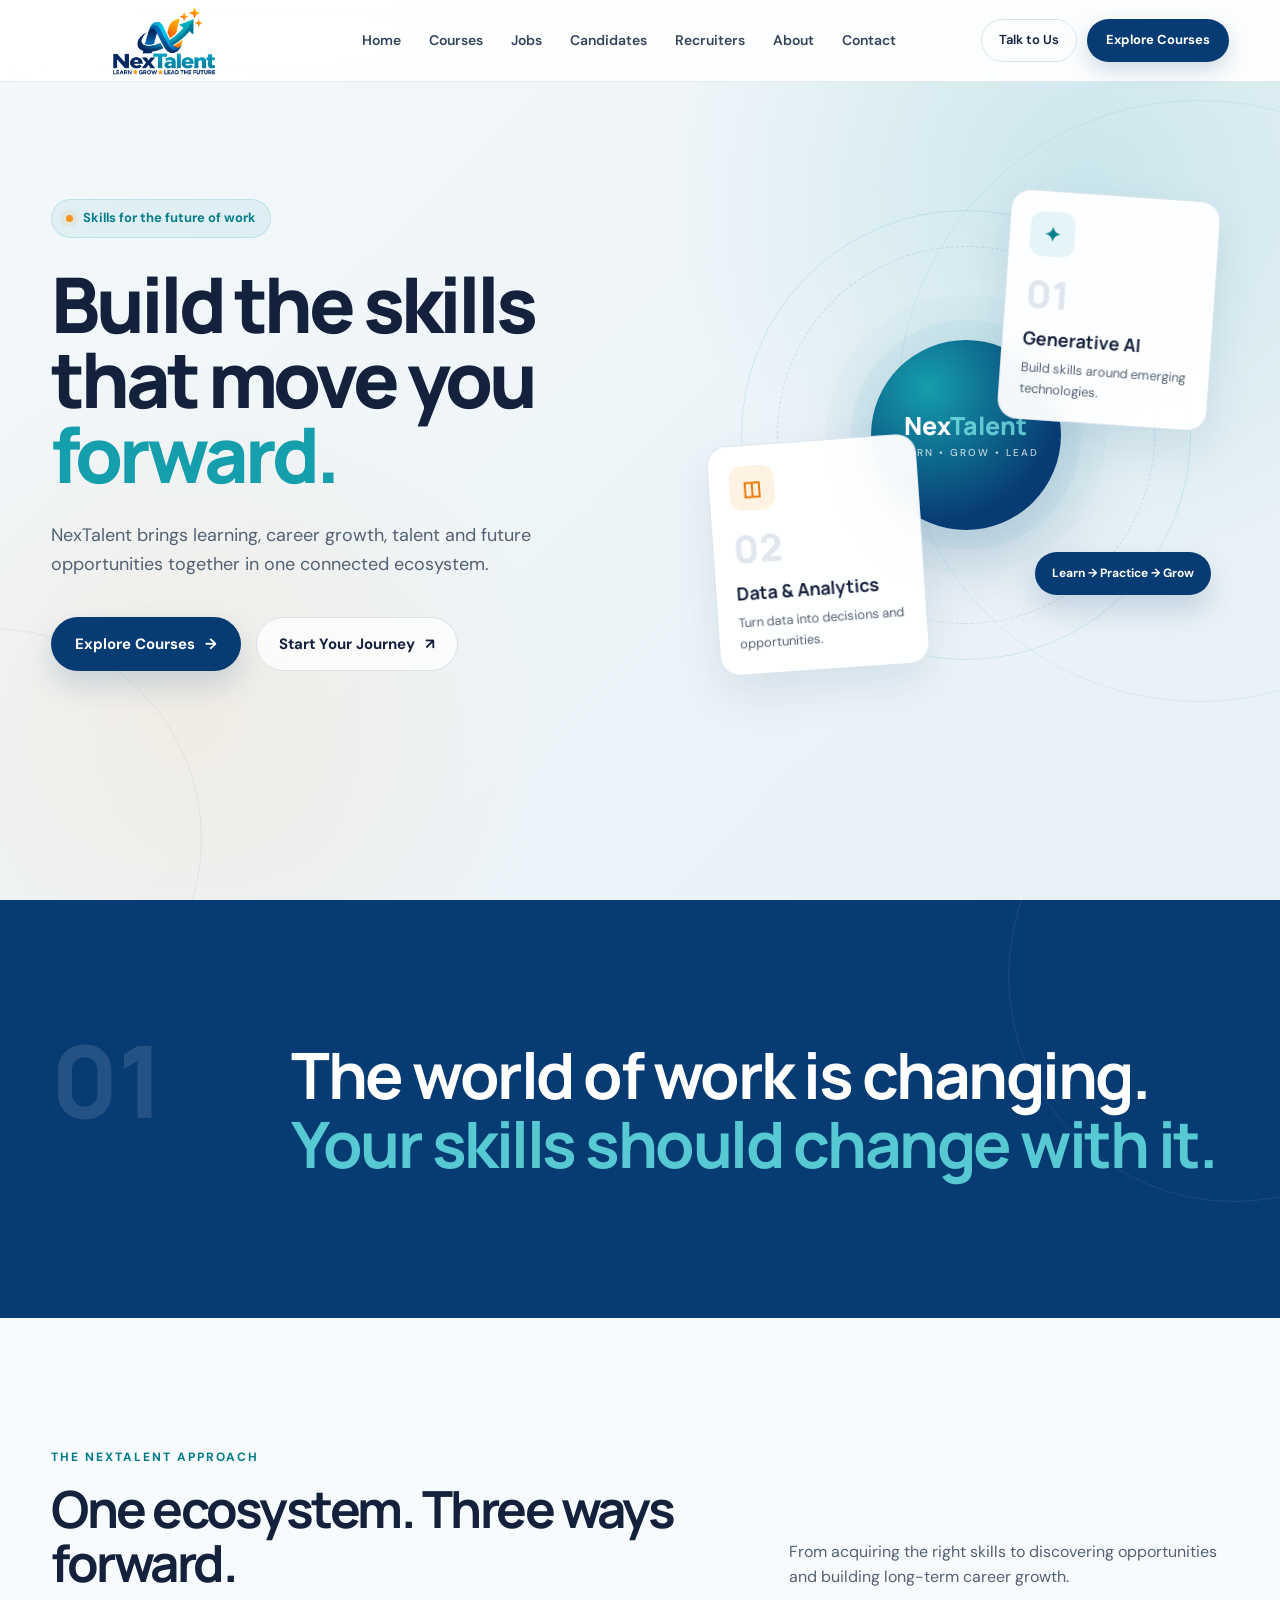
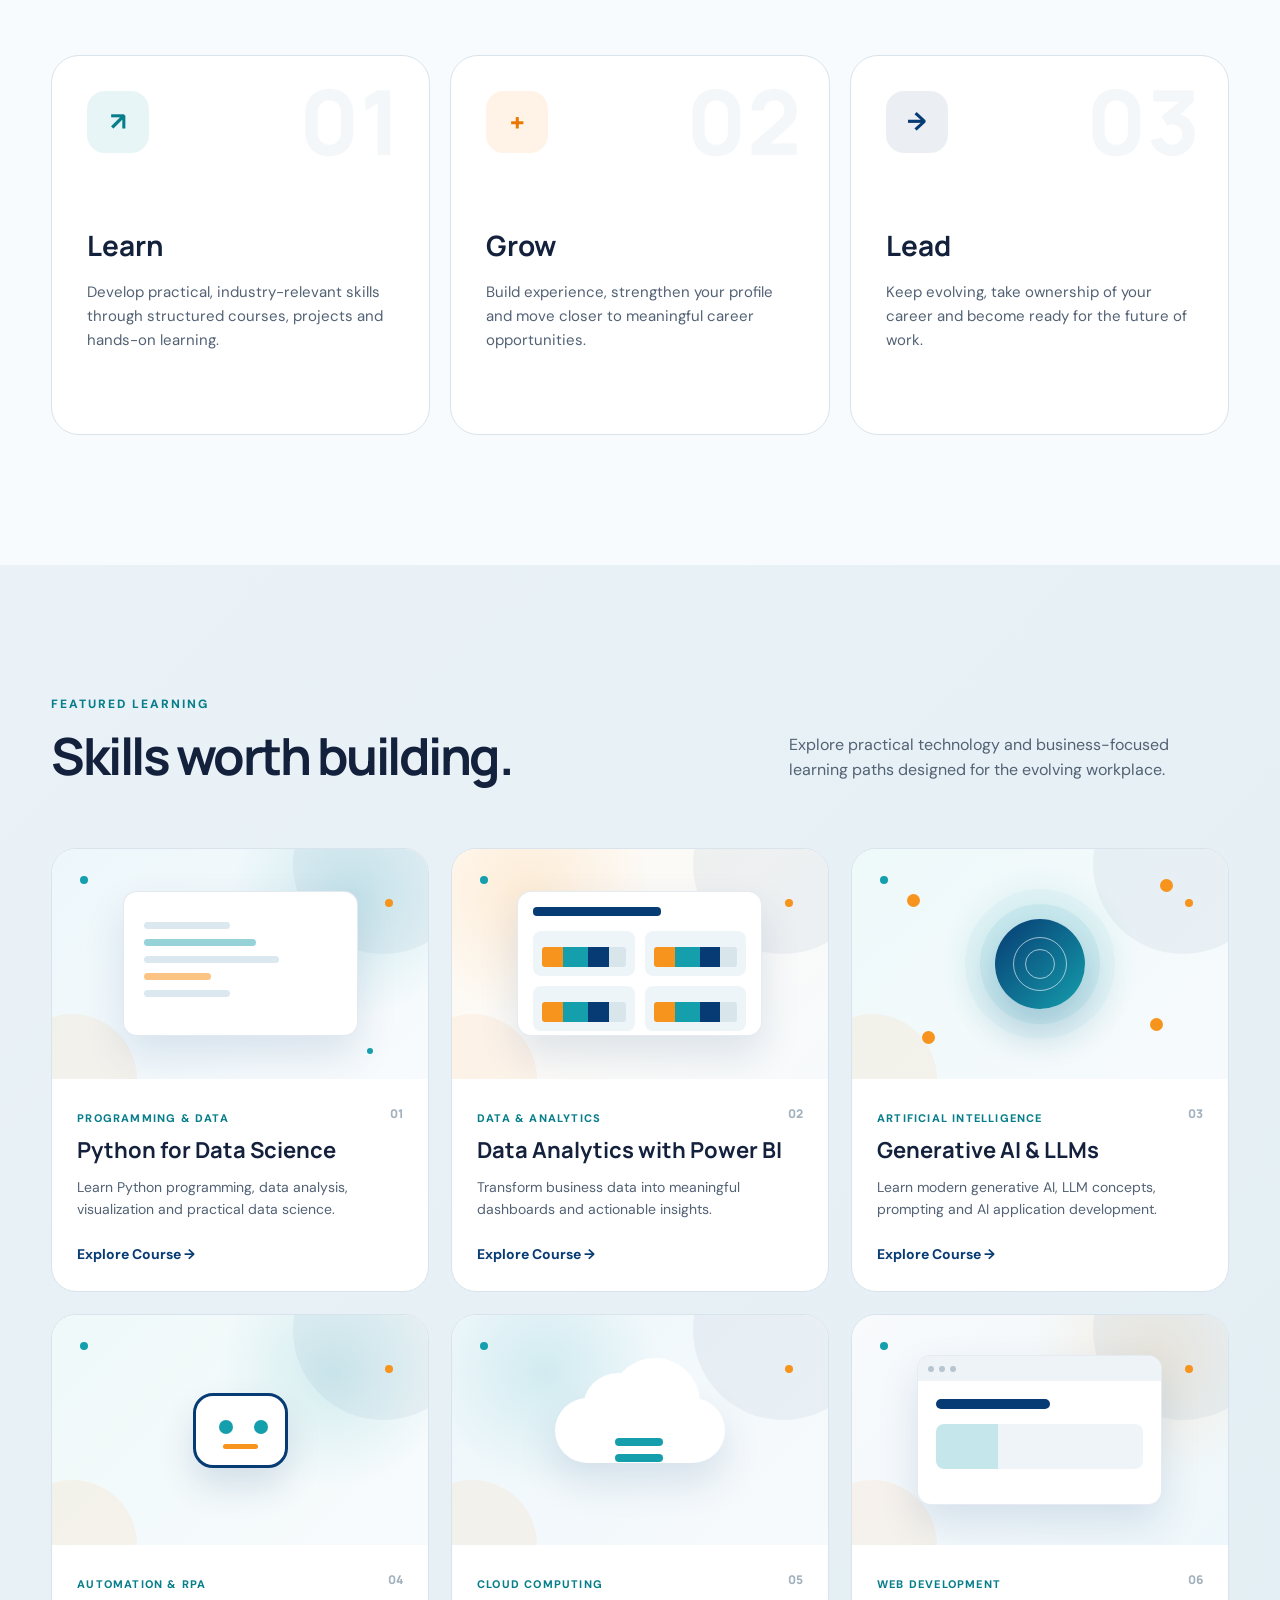
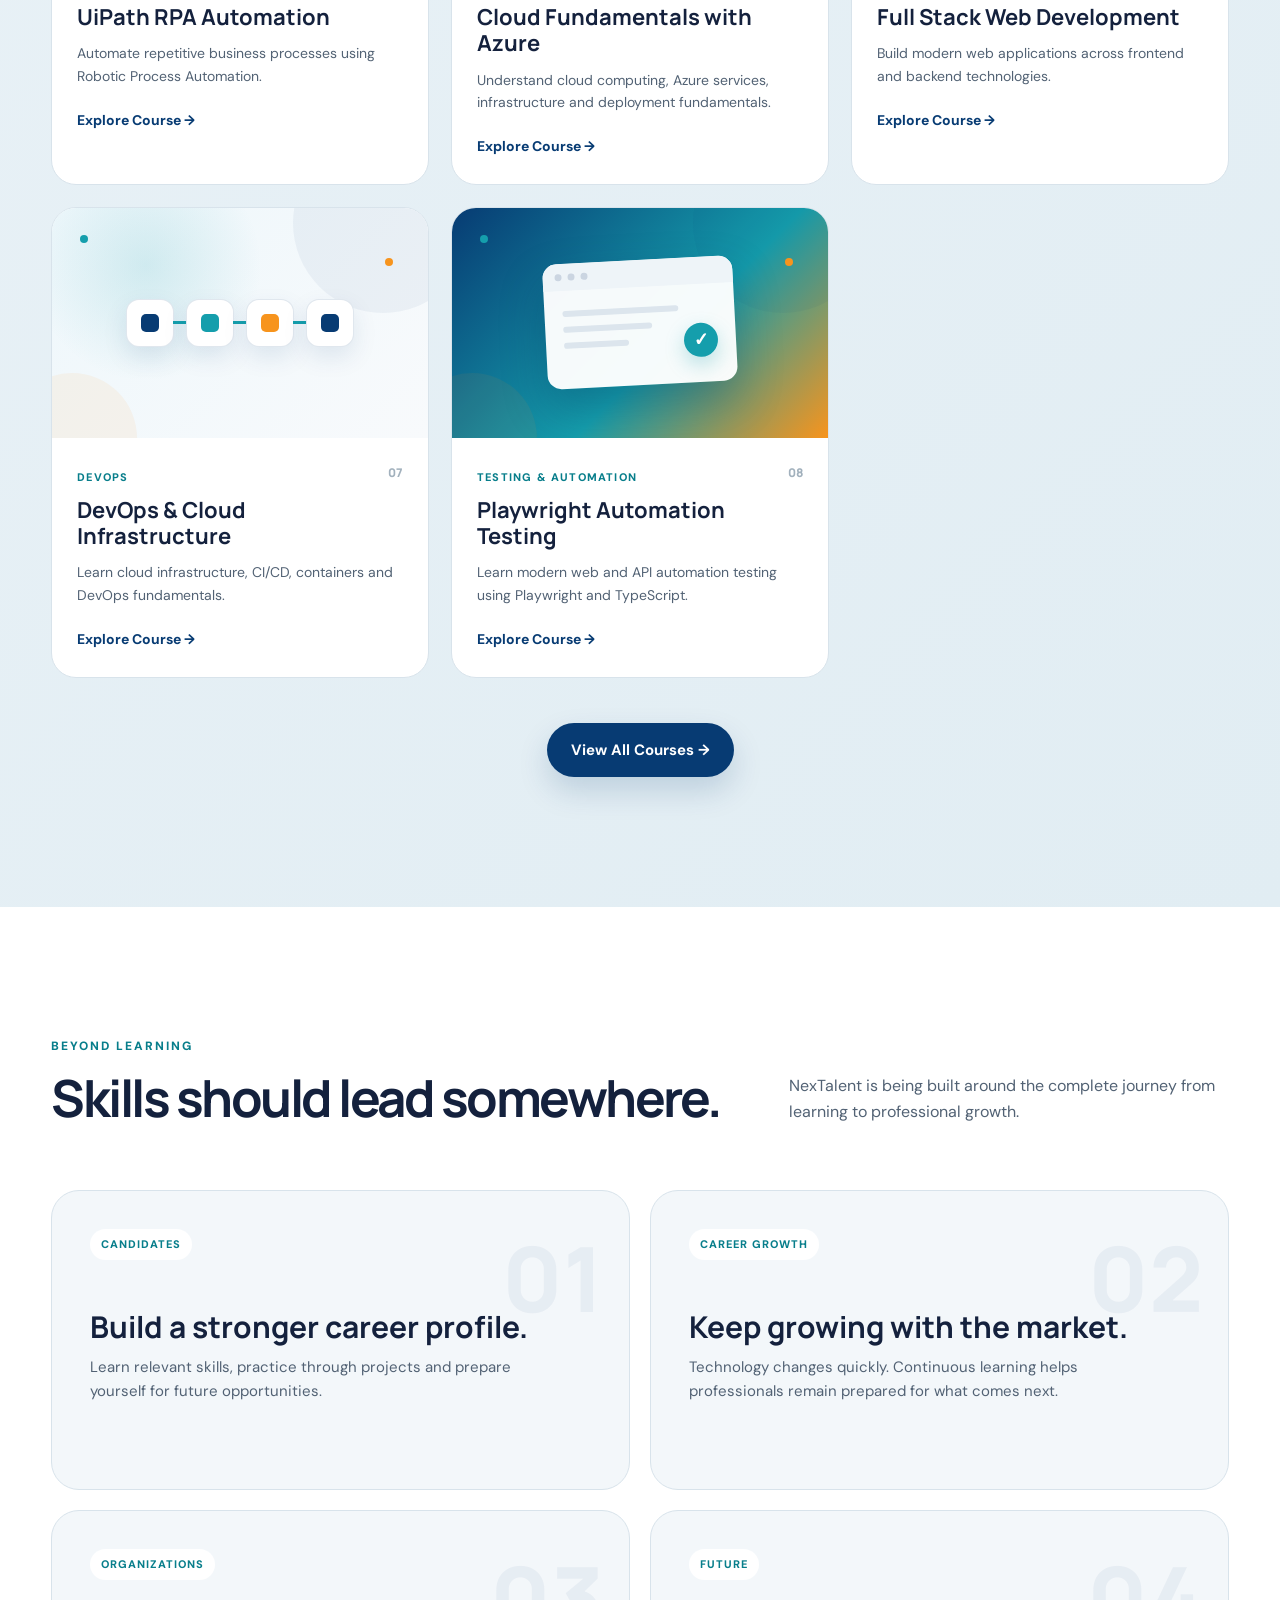
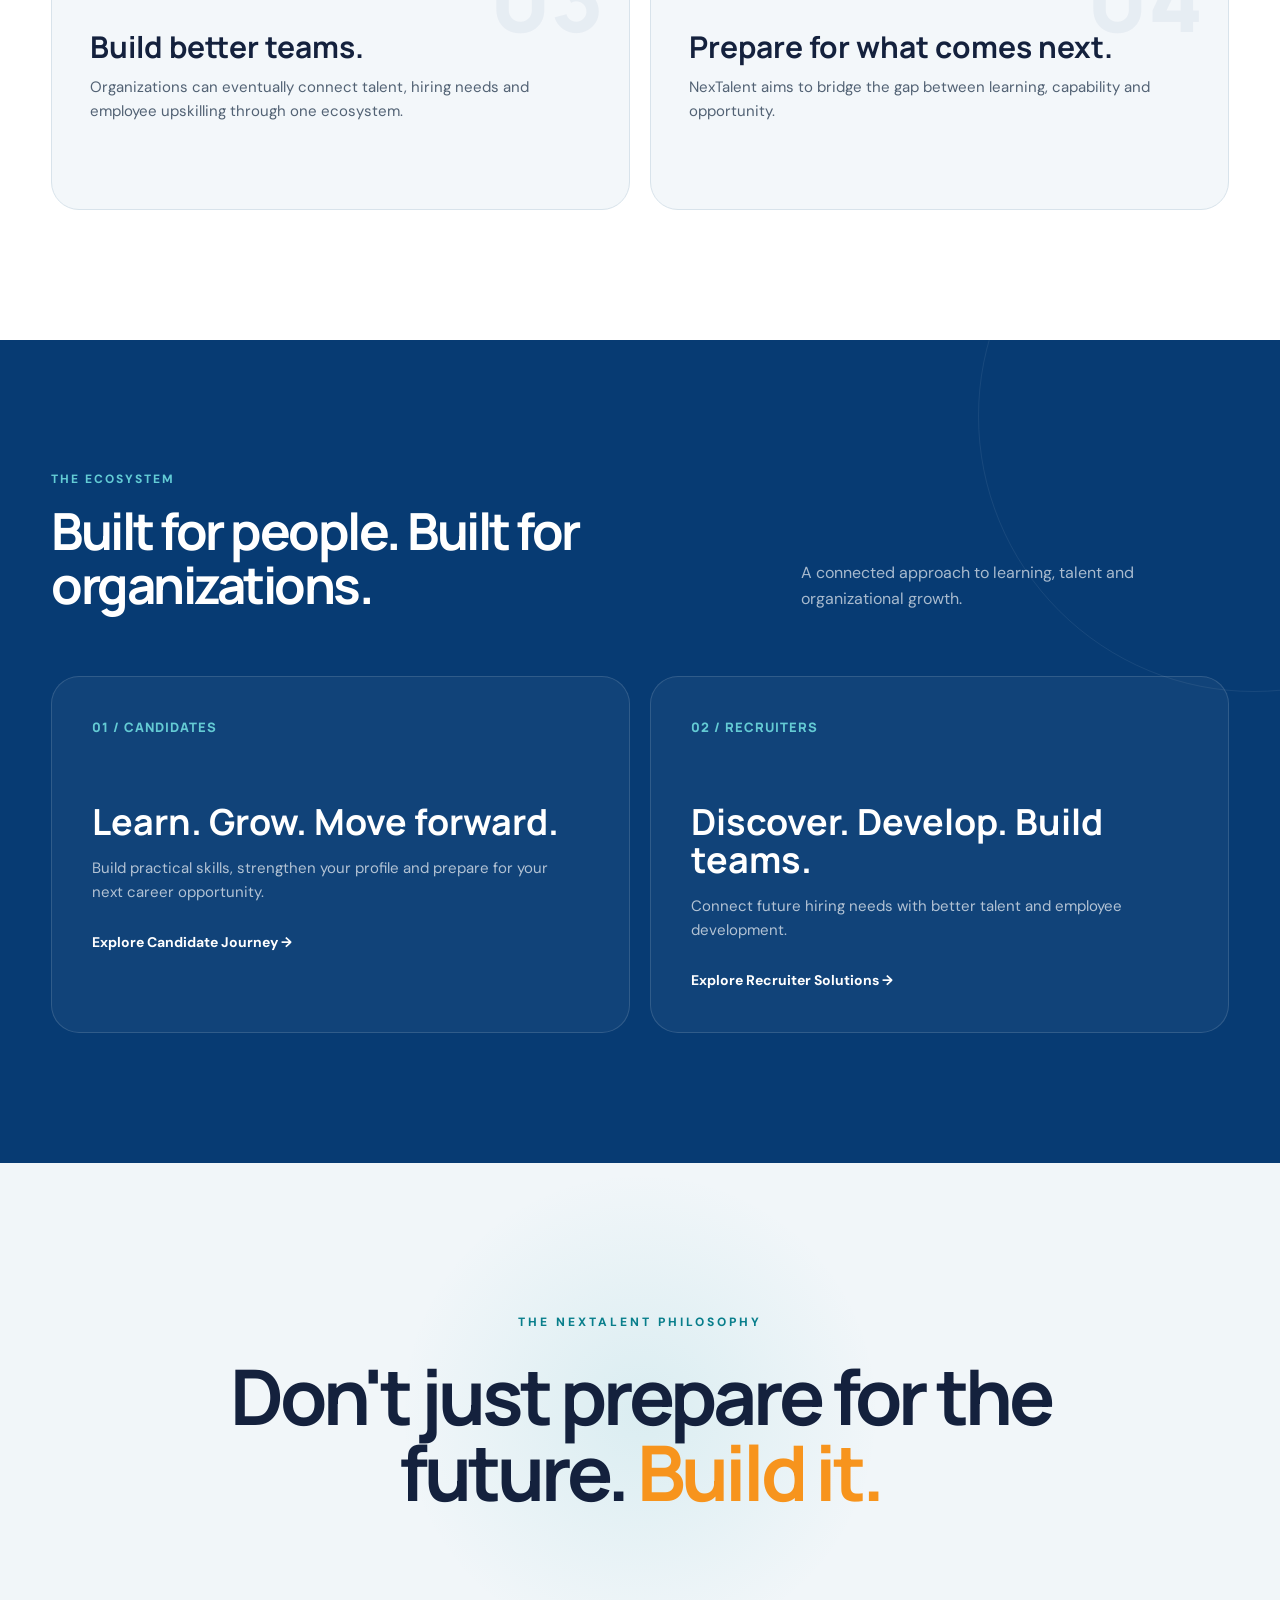
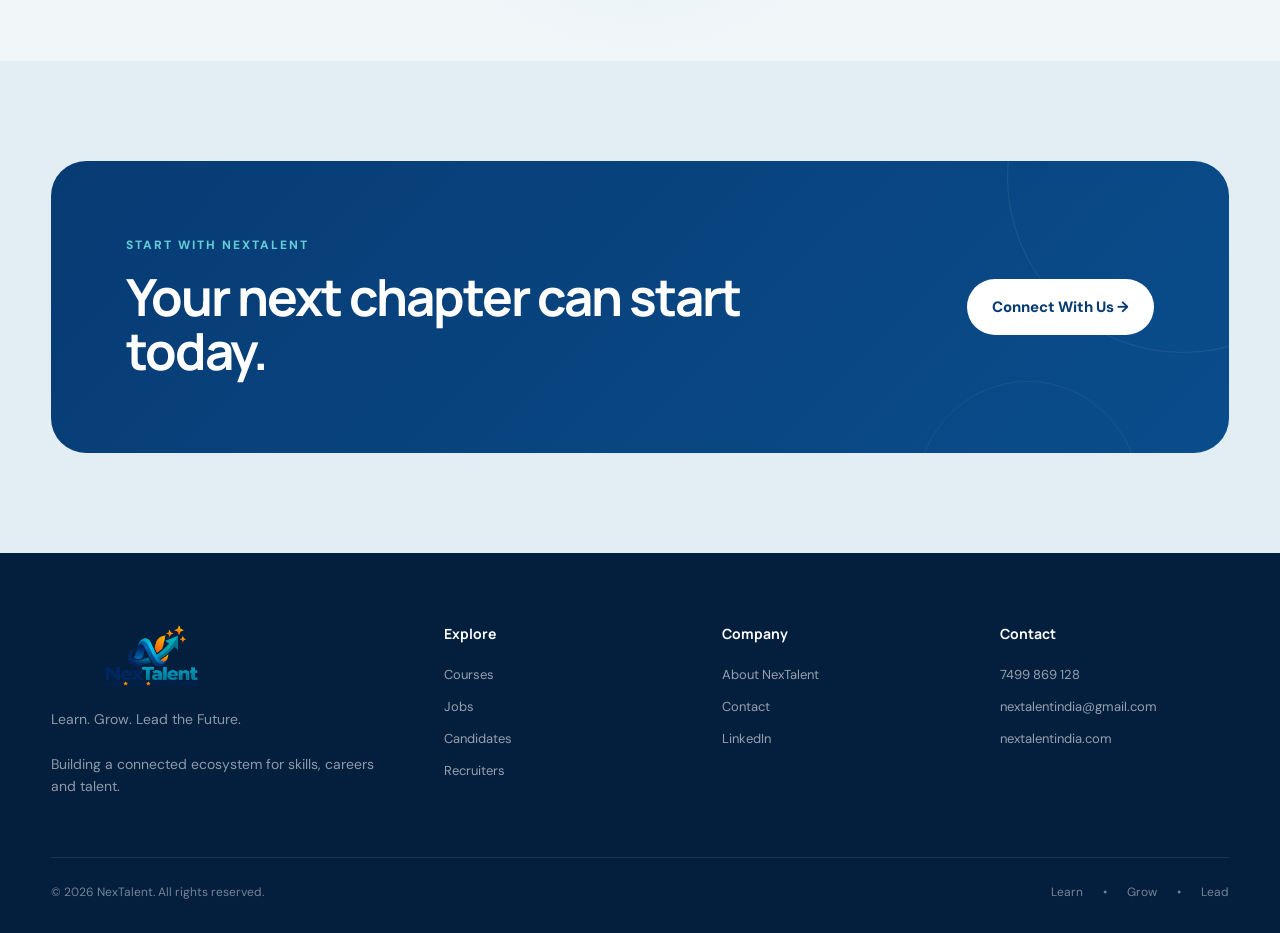
==== commit 9d401cce: "Update NexTalent contact page" ====
--- a/index.html
+++ b/index.html
@@ -990,7 +990,79 @@
                 </div>
 
             </article>
-
+<!-- =================================================
+     COURSE 08 - PLAYWRIGHT AUTOMATION TESTING
+     ================================================= -->
+
+<article class="course-card reveal">
+
+    <div class="course-visual playwright">
+
+        <span class="visual-dot one"></span>
+        <span class="visual-dot two"></span>
+
+        <div class="playwright-visual">
+
+            <div class="playwright-browser">
+
+                <div class="playwright-browser-top">
+                    <span></span>
+                    <span></span>
+                    <span></span>
+                </div>
+
+                <div class="playwright-browser-content">
+
+                    <div class="playwright-line long"></div>
+                    <div class="playwright-line medium"></div>
+                    <div class="playwright-line short"></div>
+
+                    <div class="playwright-check">
+                        ✓
+                    </div>
+
+                </div>
+
+            </div>
+
+        </div>
+
+    </div>
+
+
+    <div class="course-content">
+
+        <span class="course-category">
+            Testing & Automation
+        </span>
+
+        <span class="course-number">
+            08
+        </span>
+
+        <h3>
+            Playwright Automation Testing
+        </h3>
+
+        <p>
+
+            Learn modern web and API automation testing
+            using Playwright and TypeScript.
+
+        </p>
+
+        <a
+            href="pages/course-details.html?course=playwright"
+            class="course-link"
+        >
+
+            Explore Course →
+
+        </a>
+
+    </div>
+
+</article>
 
         </div>
 
--- a/css/style.css
+++ b/css/style.css
@@ -4111,4 +4111,463 @@
 
     }
 
+}
+/* =========================================================
+   CONTACT INFORMATION
+========================================================= */
+
+.contact-info {
+    display: flex;
+    flex-direction: column;
+    gap: 28px;
+}
+
+.contact-item {
+    display: flex;
+    align-items: flex-start;
+    gap: 18px;
+
+    padding: 24px;
+
+    background: var(--white);
+    border: 1px solid var(--border);
+    border-radius: var(--radius);
+
+    box-shadow: var(--shadow);
+
+    transition: var(--transition);
+}
+
+.contact-item:hover {
+    transform: translateY(-3px);
+    box-shadow: var(--shadow-hover);
+}
+
+.contact-icon {
+    width: 48px;
+    height: 48px;
+
+    flex-shrink: 0;
+
+    display: flex;
+    align-items: center;
+    justify-content: center;
+
+    background: #eef6ff;
+    border-radius: 12px;
+
+    font-size: 22px;
+}
+
+.contact-label {
+    display: block;
+
+    margin-bottom: 4px;
+
+    color: var(--teal);
+    font-size: 12px;
+    font-weight: 700;
+
+    text-transform: uppercase;
+    letter-spacing: 1px;
+}
+
+.contact-item h3 {
+    margin-bottom: 6px;
+
+    color: var(--text);
+    font-size: 18px;
+    font-weight: 700;
+}
+
+.contact-item p {
+    margin: 0;
+
+    color: var(--text-light);
+    font-size: 15px;
+    line-height: 1.7;
+}
+
+.contact-item a {
+    color: var(--blue);
+    font-weight: 600;
+    transition: var(--transition);
+}
+
+.contact-item a:hover {
+    color: var(--teal);
+}
+
+
+/* Mobile */
+@media (max-width: 600px) {
+
+    .contact-item {
+        padding: 20px;
+        gap: 14px;
+    }
+
+    .contact-icon {
+        width: 42px;
+        height: 42px;
+        font-size: 19px;
+    }
+
+    .contact-item h3 {
+        font-size: 17px;
+    }
+
+    .contact-item p {
+        font-size: 14px;
+    }
+}
+
+/* =====================================================
+   CONTACT PAGE - NAVBAR LOGO FIX
+===================================================== */
+
+.site-header .brand {
+    display: flex;
+    align-items: center;
+    width: 170px;
+    height: 55px;
+    flex-shrink: 0;
+    overflow: hidden;
+}
+
+.site-header .brand-logo {
+    display: block !important;
+    width: 170px !important;
+    max-width: 170px !important;
+    height: auto !important;
+    max-height: 55px !important;
+    object-fit: contain;
+}
+
+/* =========================================================
+   CONTACT PAGE - NAVBAR RESET
+   ========================================================= */
+
+/* Header */
+.site-header {
+    position: sticky;
+    top: 0;
+    left: 0;
+    width: 100%;
+    height: 82px;
+    z-index: 1000;
+
+    background: rgba(255, 255, 255, 0.96);
+
+    backdrop-filter: blur(15px);
+    -webkit-backdrop-filter: blur(15px);
+
+    border-bottom: 1px solid rgba(226, 232, 240, 0.8);
+}
+
+/* Navbar */
+.navbar {
+    height: 82px;
+    width: 100%;
+}
+
+/* Navbar container */
+.nav-container {
+    width: min(1180px, 92%);
+    height: 100%;
+    margin: 0 auto;
+
+    display: flex;
+    align-items: center;
+    justify-content: space-between;
+
+    gap: 30px;
+}
+
+/* Logo */
+.site-header .brand {
+    display: flex;
+    align-items: center;
+    justify-content: flex-start;
+
+    width: 170px;
+    height: 55px;
+
+    flex-shrink: 0;
+    overflow: hidden;
+}
+
+.site-header .brand-logo {
+    display: block;
+
+    width: 170px !important;
+    height: auto !important;
+
+    max-width: 170px !important;
+    max-height: 55px !important;
+
+    object-fit: contain;
+}
+
+/* Navigation links */
+.site-header .nav-menu {
+    display: flex;
+    align-items: center;
+    justify-content: center;
+
+    gap: 28px;
+
+    margin-left: auto;
+}
+
+.site-header .nav-menu a {
+    position: relative;
+
+    color: #14213d;
+
+    font-size: 14px;
+    font-weight: 600;
+
+    white-space: nowrap;
+
+    text-decoration: none;
+
+    transition: all 0.25s ease;
+}
+
+.site-header .nav-menu a:hover {
+    color: #073b73;
+}
+
+/* Nav actions */
+.site-header .nav-actions {
+    display: flex;
+    align-items: center;
+
+    gap: 10px;
+
+    margin-left: 10px;
+
+    white-space: nowrap;
+}
+
+.site-header .login-link {
+    color: #14213d;
+
+    font-size: 14px;
+    font-weight: 600;
+
+    padding: 10px 15px;
+}
+
+.site-header .nav-actions .btn {
+    display: inline-flex;
+    align-items: center;
+    justify-content: center;
+
+    padding: 11px 20px;
+
+    border-radius: 50px;
+
+    background: #073b73;
+    color: #ffffff;
+
+    font-size: 14px;
+    font-weight: 600;
+
+    text-decoration: none;
+}
+
+/* Mobile menu button */
+.site-header .mobile-menu-btn {
+    display: none;
+
+    border: 0;
+    background: transparent;
+
+    font-size: 26px;
+    color: #073b73;
+
+    padding: 5px;
+}
+
+
+/* =========================================================
+   MOBILE
+   ========================================================= */
+
+@media (max-width: 800px) {
+
+    .site-header {
+        height: 72px;
+    }
+
+    .navbar {
+        height: 72px;
+    }
+
+    .nav-container {
+        width: 90%;
+    }
+
+    .site-header .brand {
+        width: 140px;
+        height: 50px;
+    }
+
+    .site-header .brand-logo {
+        width: 140px !important;
+        max-width: 140px !important;
+        max-height: 50px !important;
+    }
+
+    .site-header .nav-menu,
+    .site-header .nav-actions {
+        display: none;
+    }
+
+    .site-header .mobile-menu-btn {
+        display: block;
+    }
+}
+
+/* ================================
+   Playwright Course
+================================ */
+
+.course-playwright {
+    background:
+        linear-gradient(
+            135deg,
+            #073b73 0%,
+            #159eac 55%,
+            #f7941d 100%
+        );
+
+    display: flex;
+    align-items: center;
+    justify-content: center;
+}
+
+.course-playwright span {
+    color: #ffffff;
+    font-size: 28px;
+    font-weight: 800;
+    letter-spacing: -0.5px;
+}
+/* =========================================================
+   PLAYWRIGHT COURSE VISUAL
+   ========================================================= */
+
+.course-visual.playwright {
+    background:
+        linear-gradient(
+            135deg,
+            #073b73 0%,
+            #159eac 58%,
+            #f7941d 100%
+        );
+    position: relative;
+    overflow: hidden;
+}
+
+
+/* Playwright browser illustration */
+
+.playwright-visual {
+    position: absolute;
+    inset: 0;
+    display: flex;
+    align-items: center;
+    justify-content: center;
+}
+
+
+.playwright-browser {
+    width: 190px;
+    height: 125px;
+    background: rgba(255, 255, 255, 0.96);
+    border-radius: 14px;
+    overflow: hidden;
+    box-shadow:
+        0 20px 45px rgba(5, 43, 85, 0.28);
+    transform: rotate(-3deg);
+}
+
+
+/* Browser top bar */
+
+.playwright-browser-top {
+    height: 27px;
+    display: flex;
+    align-items: center;
+    gap: 6px;
+    padding: 0 12px;
+    background: #eef4f8;
+}
+
+
+.playwright-browser-top span {
+    width: 7px;
+    height: 7px;
+    border-radius: 50%;
+    background: #cbd5e1;
+}
+
+
+/* Browser content */
+
+.playwright-browser-content {
+    position: relative;
+    padding: 20px 18px;
+}
+
+
+.playwright-line {
+    height: 6px;
+    border-radius: 5px;
+    background: #dce5ed;
+    margin-bottom: 10px;
+}
+
+
+.playwright-line.long {
+    width: 75%;
+}
+
+
+.playwright-line.medium {
+    width: 58%;
+}
+
+
+.playwright-line.short {
+    width: 42%;
+}
+
+
+/* Automation check */
+
+.playwright-check {
+    position: absolute;
+    right: 18px;
+    bottom: 15px;
+
+    width: 34px;
+    height: 34px;
+
+    display: flex;
+    align-items: center;
+    justify-content: center;
+
+    border-radius: 50%;
+
+    background: #159eac;
+    color: #ffffff;
+
+    font-size: 18px;
+    font-weight: 700;
+
+    box-shadow:
+        0 8px 20px rgba(21, 158, 172, 0.28);
 }
